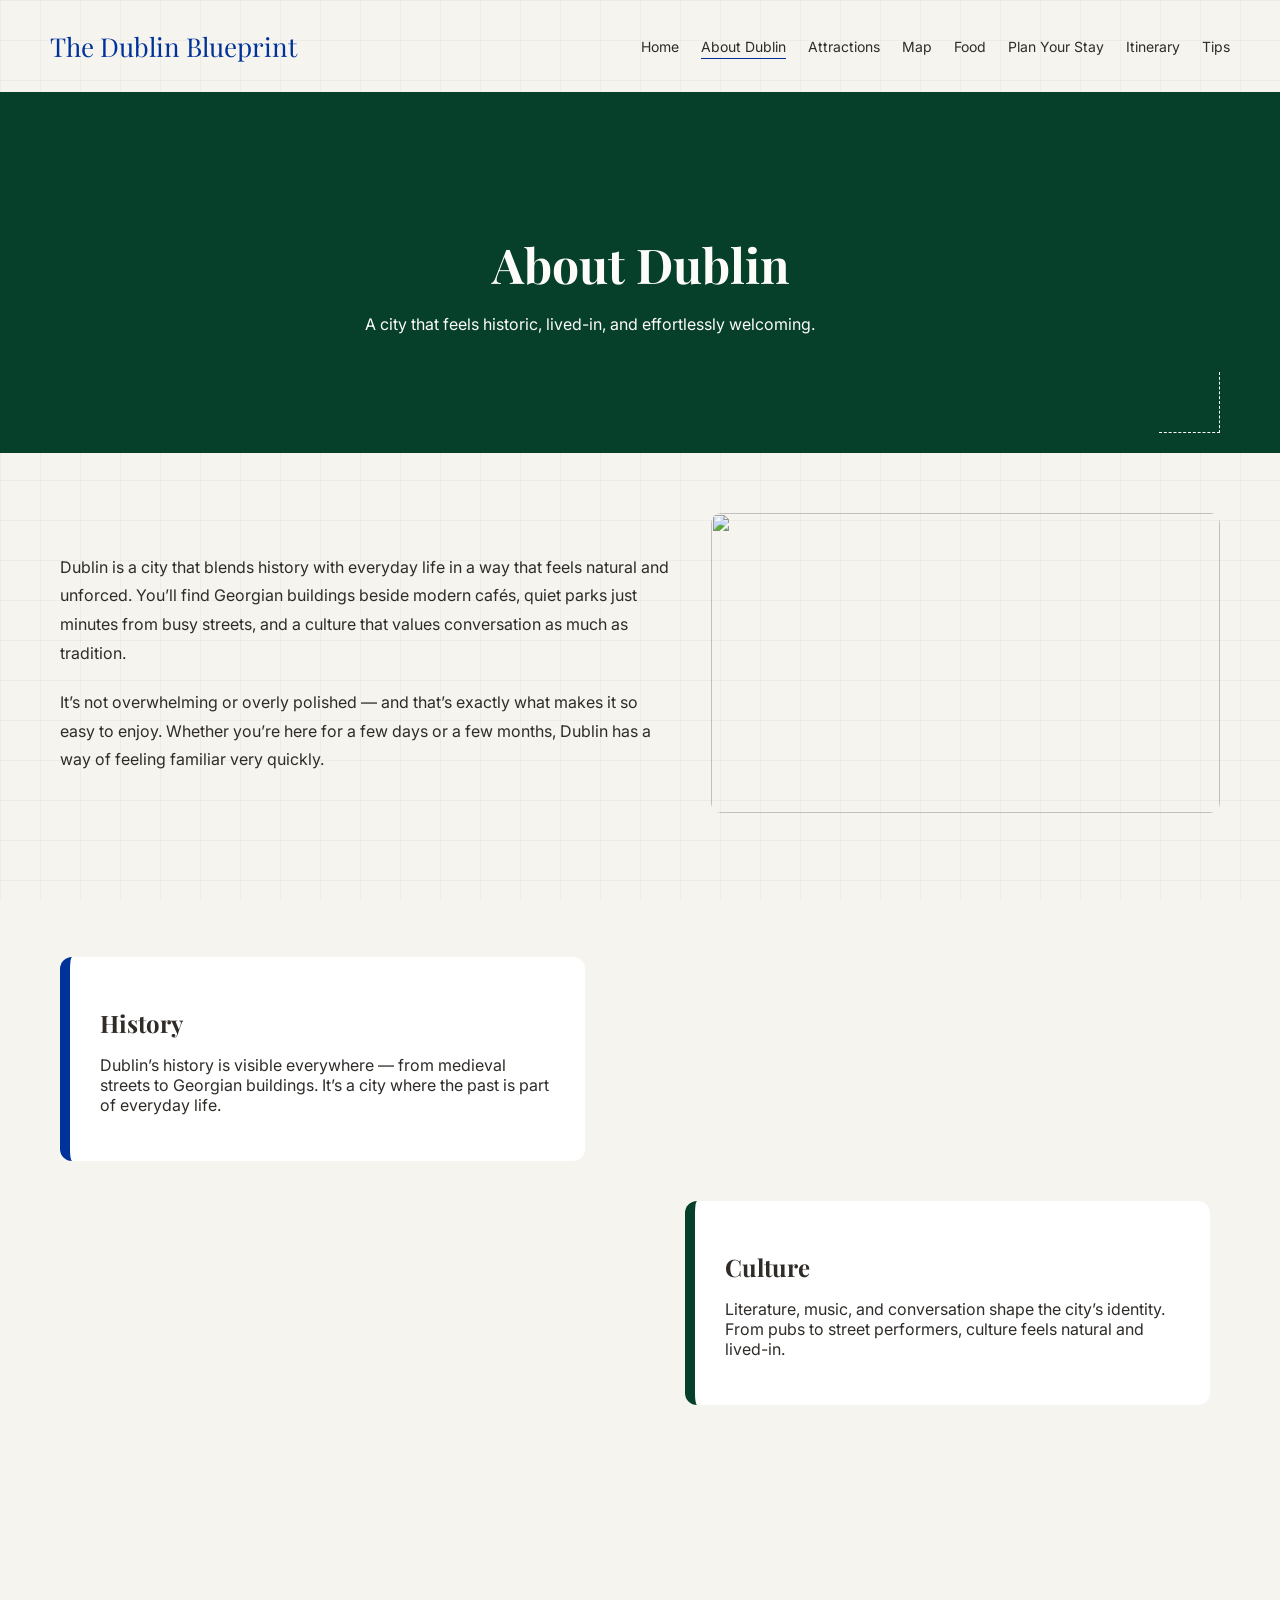
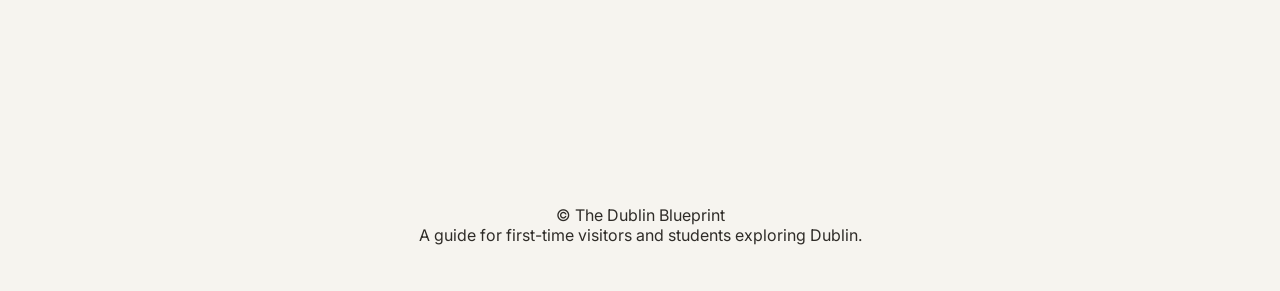
==== about-dublin.html @ 4d08899a "Update about-dublin.html" ====
<!DOCTYPE html>
<html lang="en">
<head>
  <meta charset="UTF-8">
  <meta name="viewport" content="width=device-width, initial-scale=1.0">
  <title>About Dublin | The Dublin Blueprint</title>

  <link href="https://fonts.googleapis.com/css2?family=Playfair+Display:wght@500;600&family=Inter:wght@300;400;500&display=swap" rel="stylesheet">
  <link rel="stylesheet" href="style.css">
</head>

<body>

  <!-- NAVBAR -->
  <nav class="navbar">
    <a href="index.html" class="logo">The Dublin Blueprint</a>

    <ul class="nav-links">
      <li><a href="index.html">Home</a></li>
      <li><a href="about-dublin.html" class="active">About Dublin</a></li>
      <li><a href="attractions.html">Attractions</a></li>
      <li><a href="map.html">Map</a></li>
      <li><a href="food.html">Food</a></li>
      <li><a href="plan.html">Plan Your Stay</a></li>
      <li><a href="itinerary.html">Itinerary</a></li>
      <li><a href="tips.html">Tips</a></li>
    </ul>
  </nav>

  <!-- HEADER -->
<section class="about-hero">

  <div class="about-hero-content">
    <h1>About Dublin</h1>
    <p>A city that feels historic, lived-in, and effortlessly welcoming.</p>
  </div>

</section>

  <!-- INTRO TEXT -->
  <section class="about-section">

    <div class="about-text">
      <p>
        Dublin is a city that blends history with everyday life in a way that feels natural and unforced.
        You’ll find Georgian buildings beside modern cafés, quiet parks just minutes from busy streets,
        and a culture that values conversation as much as tradition.
      </p>

      <p>
        It’s not overwhelming or overly polished — and that’s exactly what makes it so easy to enjoy.
        Whether you’re here for a few days or a few months, Dublin has a way of feeling familiar very quickly.
      </p>
    </div>

    <div class="about-image">
      <img src="https://images.pexels.com/photos/33770011/pexels-photo-33770011.jpeg" alt="">
    </div>

  </section>



  <!-- HISTORY / CULTURE SPLIT -->
<section class="about-cascade">

  <div class="about-item navy">
    <h2>History</h2>
    <p>
      Dublin’s history is visible everywhere — from medieval streets to Georgian buildings.
      It’s a city where the past is part of everyday life.
    </p>
  </div>

  <div class="about-item green offset">
    <h2>Culture</h2>
    <p>
      Literature, music, and conversation shape the city’s identity.
      From pubs to street performers, culture feels natural and lived-in.
    </p>
  </div>

  <div class="about-item burgundy">
    <h2>Atmosphere</h2>
    <p>
      Dublin is relaxed and welcoming. It’s easy to explore and even easier to enjoy.
    </p>
  </div>

</section>

  <footer>
    <p>© The Dublin Blueprint <br> A guide for first-time visitors and students exploring Dublin. </p>
  </footer>

</body>
</html>
---- style.css ----
/* RESET */
body {
  margin: 0;
  font-family: 'Inter', sans-serif;
  background-color: #f6f4ef;
  color: #2f2c28;
}

a {
  color: #2f2c28;
}

/* COLORS */
:root {
  --blue: #003399;
  --green: #06402b;
  --burgundy: #8d021f;
}

/* BLUEPRINT GRID */
body::before {
  content: "";
  position: fixed;
  inset: 0;
  background-image:
    linear-gradient(rgba(0,0,0,0.03) 1px, transparent 1px),
    linear-gradient(90deg, rgba(0,0,0,0.03) 1px, transparent 1px);
  background-size: 40px 40px;
  pointer-events: none;
}

/* NAVBAR */
.navbar {
  display: flex;
  justify-content: space-between;
  align-items: center;
  padding: 20px 50px;
}

.logo {
  font-family: 'Playfair Display', serif;
  font-size: 26px;
  color: var(--blue);
  text-decoration: none;
  white-space: nowrap;
}

/* NAV LINKS */
.nav-links {
  display: flex;
  gap: 22px;
  list-style: none;
  white-space: nowrap;
}

.nav-links a {
  text-decoration: none;
  font-size: 14px;
  position: relative;
  padding-bottom: 4px;
}

.nav-links a::after {
  content: "";
  position: absolute;
  left: 0;
  bottom: 0;
  width: 0;
  height: 1px;
  background-color: var(--blue);
  transition: width 0.3s ease;
}

.nav-links a:hover::after {
  width: 100%;
}

.nav-links a.active::after {
  width: 100%;
}

/* HERO */
.hero {
  height: 75vh;
  background: url("https://images.pexels.com/photos/32234671/pexels-photo-32234671.jpeg") center/cover no-repeat;
  position: relative;
  display: flex;
  align-items: center;
  padding-left: 60px;
  color: #fdfcf9;
  text-shadow: 0 2px 12px rgba(0,0,0,0.4);
  margin-bottom: 40px;
}

.hero-content {
  position: relative;
  z-index: 2;
  color: #fdfcf9;
}

.hero::before {
  content: "";
  position: absolute;
  inset: 0;

  background: linear-gradient(
    to right,
    rgba(0, 0, 0, 0.45),
    rgba(0, 0, 0, 0.15),
    rgba(0, 0, 0, 0)
  );
}

.hero h1 {
  font-family: 'Playfair Display', serif;
  font-size: 48px;
}

.hero p {
  color: #fdfcf9;
}

/* SPLIT INTRO FULL HEIGHT */
.intro-split {
  display: grid;
  grid-template-columns: 1fr 1fr;
  min-height: 70vh;
  margin-top: 80px;
  margin-bottom: 80px;
}

/* LEFT TEXT */
.intro-text {
  padding: 100px 80px 100px 60px; 
  display: flex;
  flex-direction: column;
  justify-content: center;
  max-width: 500px; 
}

/* RIGHT BLOCK (FULL HEIGHT) */
.intro-visual {
  background-color: var(--burgundy);
  position: relative;
}

/* BIG IMAGE OVERLAY */
.intro-visual img {
  position: absolute;
  top: 50%;
  left: -60px; 
  transform: translateY(-50%) rotate(-1deg);
  
  width: 500px;
  height: 320px;
  object-fit: cover;

  border-radius: 8px;
  box-shadow: 0 20px 40px rgba(0,0,0,0.2);
}

.intro-visual::before {
  content: "";
  position: absolute;
  top: 20px;
  left: 20px;
  width: 60px;
  height: 60px;
  border-top: 1px dashed #fdfcf9;
  border-left: 1px dashed #fdfcf9;
}

.intro-visual::after {
  content: "";
  position: absolute;
  bottom: 20px;
  right: 20px;
  width: 60px;
  height: 60px;
  border-bottom: 1px dashed #fdfcf9;
  border-right: 1px dashed #fdfcf9;
}

/* CARDS */
.features {
  display: flex;
  gap: 25px;
  margin-top: 40px;
  justify-content: center;
  align-items: stretch;
}

.card {
  background: white;
  padding: 25px;
  border-radius: 10px;
  flex: 1;
  position: relative;
}

/* COLOUR ACCENTS */
.card.navy { border-top: 10px solid var(--blue); }
.card.green { border-top: 10px solid var(--green); }
.card.burgundy { border-top: 10px solid var(--burgundy); }

.card h3 {
  font-family: 'Playfair Display', serif;
}

.card a {
  text-decoration: none;
  font-size: 14px;
}

.card:hover {
  transform: translateY(-4px);
  transition: 0.2s ease;
}

/* MAP */
.map-link {
  text-align: center;
  position: relative;
}

.map-button {
  display: inline-block;
  margin-top: 15px;
  padding: 10px 18px;
  border: 1px solid var(--blue);
  border-radius: 20px;
  text-decoration: none;
}

.map-link::after {
  content: "";
  position: absolute;
  right: 60px;
  bottom: -20px;
  width: 60px;
  height: 60px;
  border-bottom: 1px dashed var(--blue);
  border-right: 1px dashed var(--blue);
}


/* FOOTER */
footer {
  text-align: center;
  padding: 30px;
  margin-top: 50px;
}

/* PAGE HEADER */
.page-header {
  text-align: center;
}

.page-header h1 {
  font-family: 'Playfair Display', serif;
  font-size: 42px;
}

.page-header p {
  margin-top: 10px;
  color: #6b665f;
}

/* ATTRACTIONS */
.attractions-list {
  display: flex;
  flex-direction: column;
  gap: 60px;
  padding: 40px 60px;
}

.attraction {
  margin-top: 30px;
  display: grid;
  grid-template-columns: 1fr 1fr;
  gap: 40px;
  align-items: center;
}

.attractions-highlight {
  background-color: var(--blue);
  color: #fdfcf9;
  padding: 100px 60px;
  text-align: center;
  position: relative;
}

.attractions-highlight h4 {
  font-family: 'Playfair Display', serif;
  max-width: 600px;
  margin: 0 auto;
}

.attractions-highlight::after {
  content: "";
  position: absolute;
  bottom: 20px;
  right: 60px;
  width: 60px;
  height: 60px;
  border-bottom: 1px dashed #fdfcf9;
  border-right: 1px dashed #fdfcf9;
}

.attraction img {
  width: 100%;
  height: 300px;
  object-fit: cover;
  border-radius: 10px;
  transition: transform 0.3s ease;
}

.attraction img:hover {
  transform: scale(1.03);
}

.attraction.reverse {
  direction: rtl;
}

.attraction.reverse .text {
  direction: ltr;
}

/* TEXT */
.attraction .text h2 {
  font-family: 'Playfair Display', serif;
  margin-bottom: 10px;
}

/* HIDDEN GEMS */
.hidden-gems {
  padding: 80px 60px;
}

.hidden-gems h2 {
  font-family: 'Playfair Display', serif;
  margin-bottom: 30px;
}

/* ABOUT PAGE */
.about-section {
  display: grid;
  grid-template-columns: 1.2fr 1fr;
  gap: 40px;
  padding: 60px;
  align-items: center;
}

.about-hero {
  background-color: var(--green);
  padding: 100px 60px;
  color: #fdfcf9; /* cream text */
  position: relative;
}

.about-hero h1 {
  font-family: 'Playfair Display', serif;
  font-size: 48px;
  margin-bottom: 10px;
}

.about-hero p {
  max-width: 600px;
  line-height: 1.6;
}

.about-hero-content {
  text-align: center;
  max-width: 700px;
  margin: 0 auto;
}

.about-hero::after {
  content: "";
  position: absolute;
  bottom: 20px;
  right: 60px;
  width: 60px;
  height: 60px;
  border-bottom: 1px dashed #fdfcf9;
  border-right: 1px dashed #fdfcf9;
}

.about-text p {
  margin-bottom: 20px;
  line-height: 1.8;
}

.about-image img {
  width: 100%;
  height: 300px;
  object-fit: cover;
  border-radius: 10px;
}

/* CASCADE LAYOUT */
.about-cascade {
  display: flex;
  flex-direction: column;
  gap: 40px;
  padding: 80px 60px;
  max-width: 700px;
}

/* ITEMS */
.about-item {
  padding: 30px;
  border-radius: 12px;
  background: white;
  width: 65%;
}

/* OFFSET (this creates cascade effect) */
.about-item:nth-child(2) {
  margin-left: 625px;
}

.about-item:nth-child(3) {
  margin-left: 1250px;
}

/* COLOUR ACCENTS */
.about-item.navy {
  border-left: 10px solid var(--blue);
}

.about-item.green {
  border-left: 10px solid var(--green);
}

.about-item.burgundy {
  border-left: 10px solid var(--burgundy);
}

/* TYPOGRAPHY */
.about-item h2 {
  font-family: 'Playfair Display', serif;
  margin-bottom: 10px;
}

.about-block h2 {
  font-family: 'Playfair Display', serif;
}

/* =========================
   ITINERARY PAGE
========================= */

/* HERO */
.itinerary-hero {
  background-color: var(--burgundy);
  color: #fdfcf9;
  padding: 100px 60px;
  text-align: center;
  position: relative;
}

.itinerary-hero h1 {
  font-family: 'Playfair Display', serif;
  font-size: 48px;
  margin-bottom: 10px;
}

.itinerary-hero p {
  max-width: 800px;
  margin: 0 auto;
  line-height: 1.6;
}

.itinerary-hero::before {
  content: "";
  position: absolute;
  top: 20px;
  left: 60px; /* align with padding */
  width: 60px;
  height: 60px;
  border-top: 1px dashed #fdfcf9;
  border-left: 1px dashed #fdfcf9;
}

/* TIMELINE CONTAINER */
.timeline {
  position: relative;
  padding: 80px 60px 120px 60px; /* add bottom padding */
}

/* VERTICAL LINE */
.timeline::before {
  content: "";
  position: absolute;
  left: 60px;
  top: 0;
  bottom: -200px;
  width: 2px;
  background-color: var(--blue);
}

/* INTRO TEXT */
.itinerary-intro {
  max-width: 700px;
  margin-left: 120px;
  margin-bottom: 60px;
}

.small-note {
  font-size: 14px;
  color: #6b665f;
}

/* DAY BLOCK */
.day {
  margin-left: 120px;
  margin-bottom: 80px;
}

.day h2 {
  font-family: 'Playfair Display', serif;
  margin-bottom: 20px;
}

/* STOPS */
.stop {
  background: white;
  padding: 20px;
  margin-bottom: 20px;
  border-radius: 10px;
  position: relative;
}

/* DOT ON TIMELINE */
.stop::before {
  content: "";
  position: absolute;
  left: -52px;
  top: 50%;
  transform: translateY(-50%); /* THIS centers it */
  width: 12px;
  height: 12px;
  background-color: var(--blue);
  border-radius: 50%;
}

/* STOPS WITH IMAGE */
.stop.with-image {
  display: grid;
  grid-template-columns: 1fr 1fr;
  gap: 30px;
  align-items: center;
}

/* REVERSE IMAGE POSITION */
.stop.with-image.reverse {
  direction: rtl;
}

.stop.with-image.reverse .text {
  direction: ltr;
}

/* IMAGE STYLE */
.stop img {
  width: 100%;
  height: 220px;
  object-fit: cover;
  border-radius: 10px;
}

/* FINAL SECTION */
.final {
  margin-top: 80px;
  margin: auto;
  text-align: center;
  max-width: 1300px;
}

.final h2 {
  font-family: 'Playfair Display', serif;
}
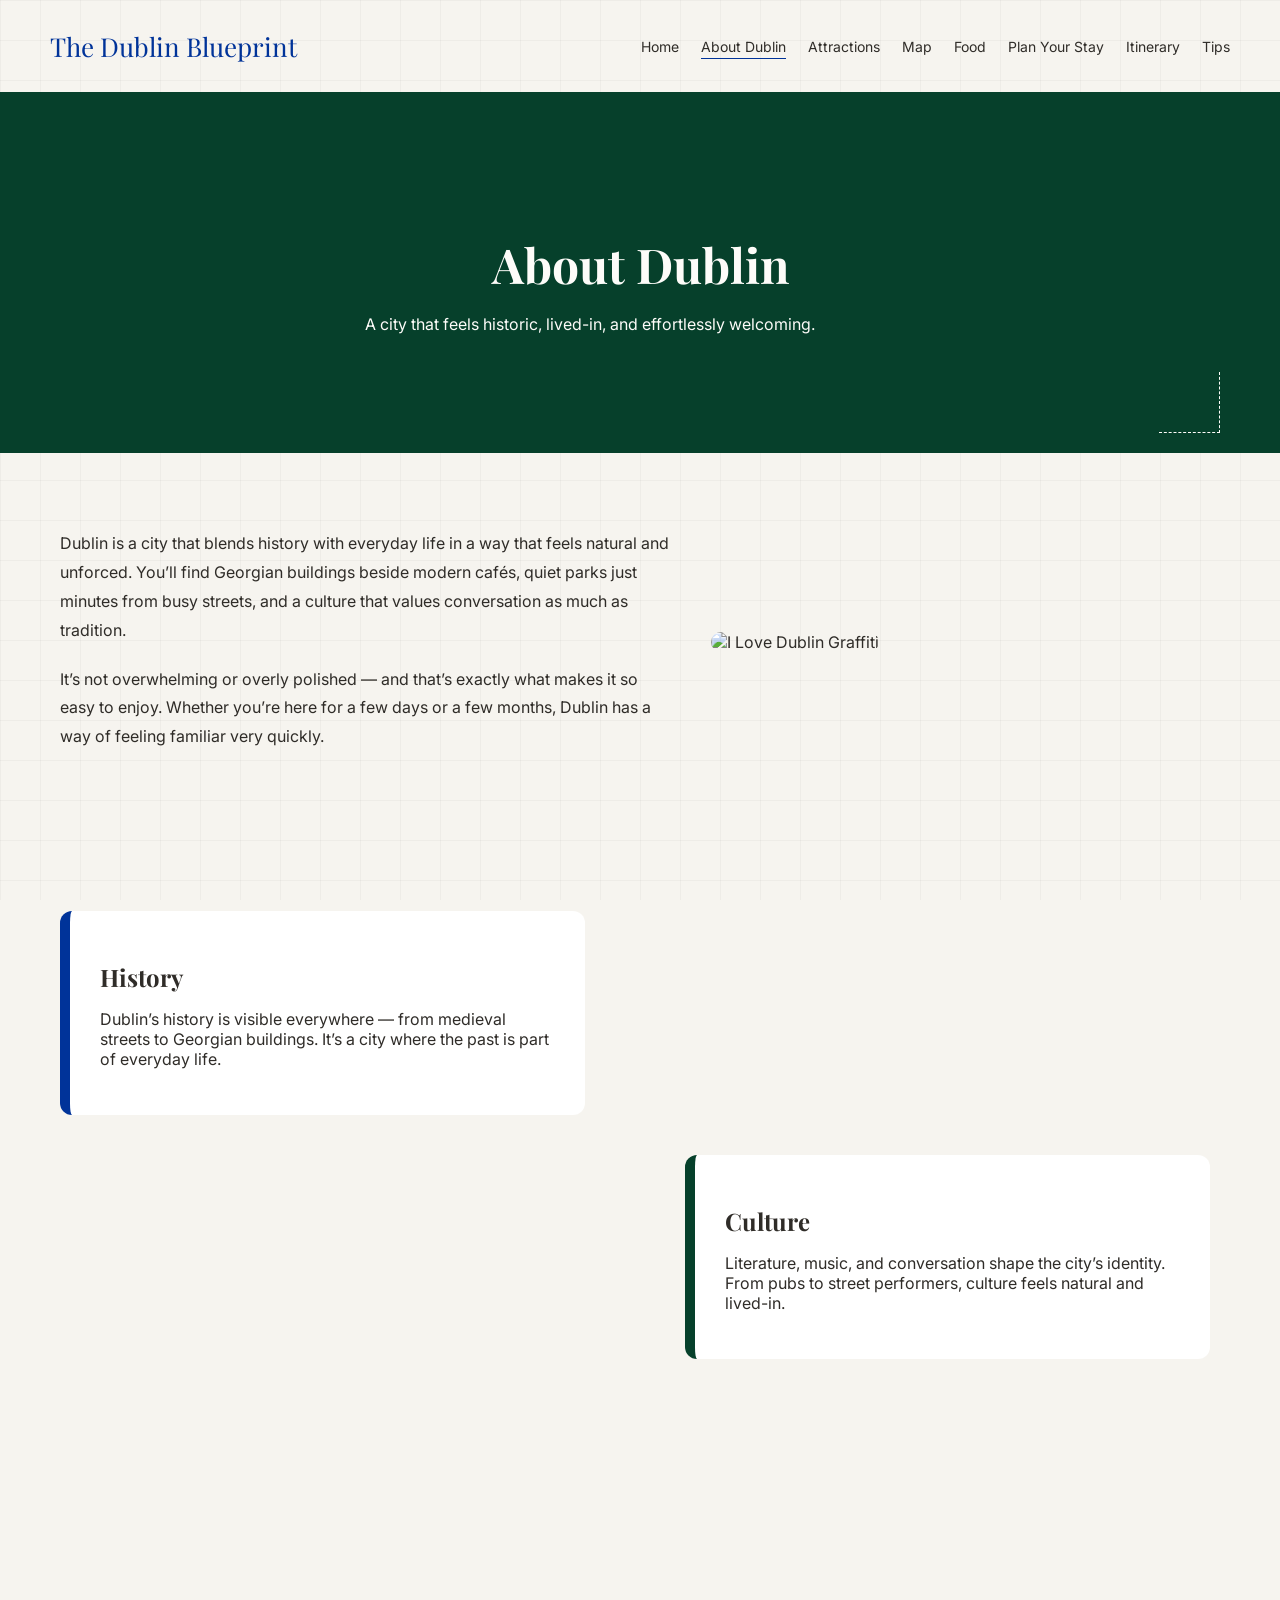
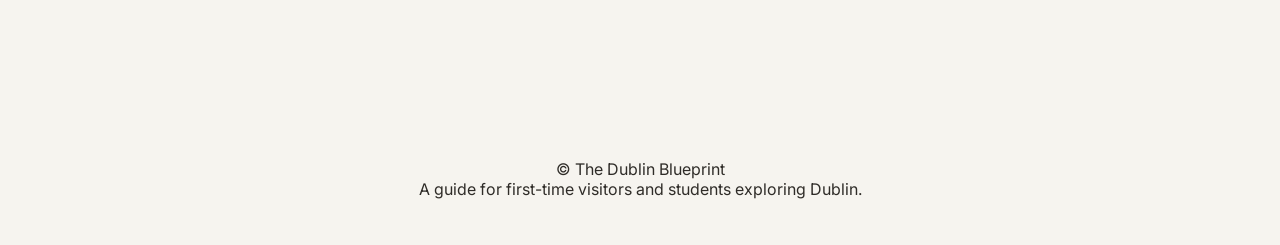
==== commit 38dad446: "Update about-dublin.html" ====
--- a/about-dublin.html
+++ b/about-dublin.html
@@ -54,7 +54,7 @@
     </div>
 
     <div class="about-image">
-      <img src="https://images.pexels.com/photos/33770011/pexels-photo-33770011.jpeg" alt="">
+      <img src="https://images.pexels.com/photos/33770011/pexels-photo-33770011.jpeg" alt="I Love Dublin Graffiti">
     </div>
 
   </section>
--- a/style.css
+++ b/style.css
@@ -190,6 +190,16 @@
   align-items: stretch;
 }
 
+.features a:hover {
+  font-weight: 600;       
+  color: var(--blue);      
+}
+
+.map-link a:hover {
+  font-weight: 600;       
+  color: var(--blue);      
+}
+
 .card {
   background: white;
   padding: 25px;
@@ -582,3 +592,9 @@
 .final h2 {
   font-family: 'Playfair Display', serif;
 }
+
+.timeline a:hover {
+  font-weight: 600;       
+  color: var(--blue);      
+}
+
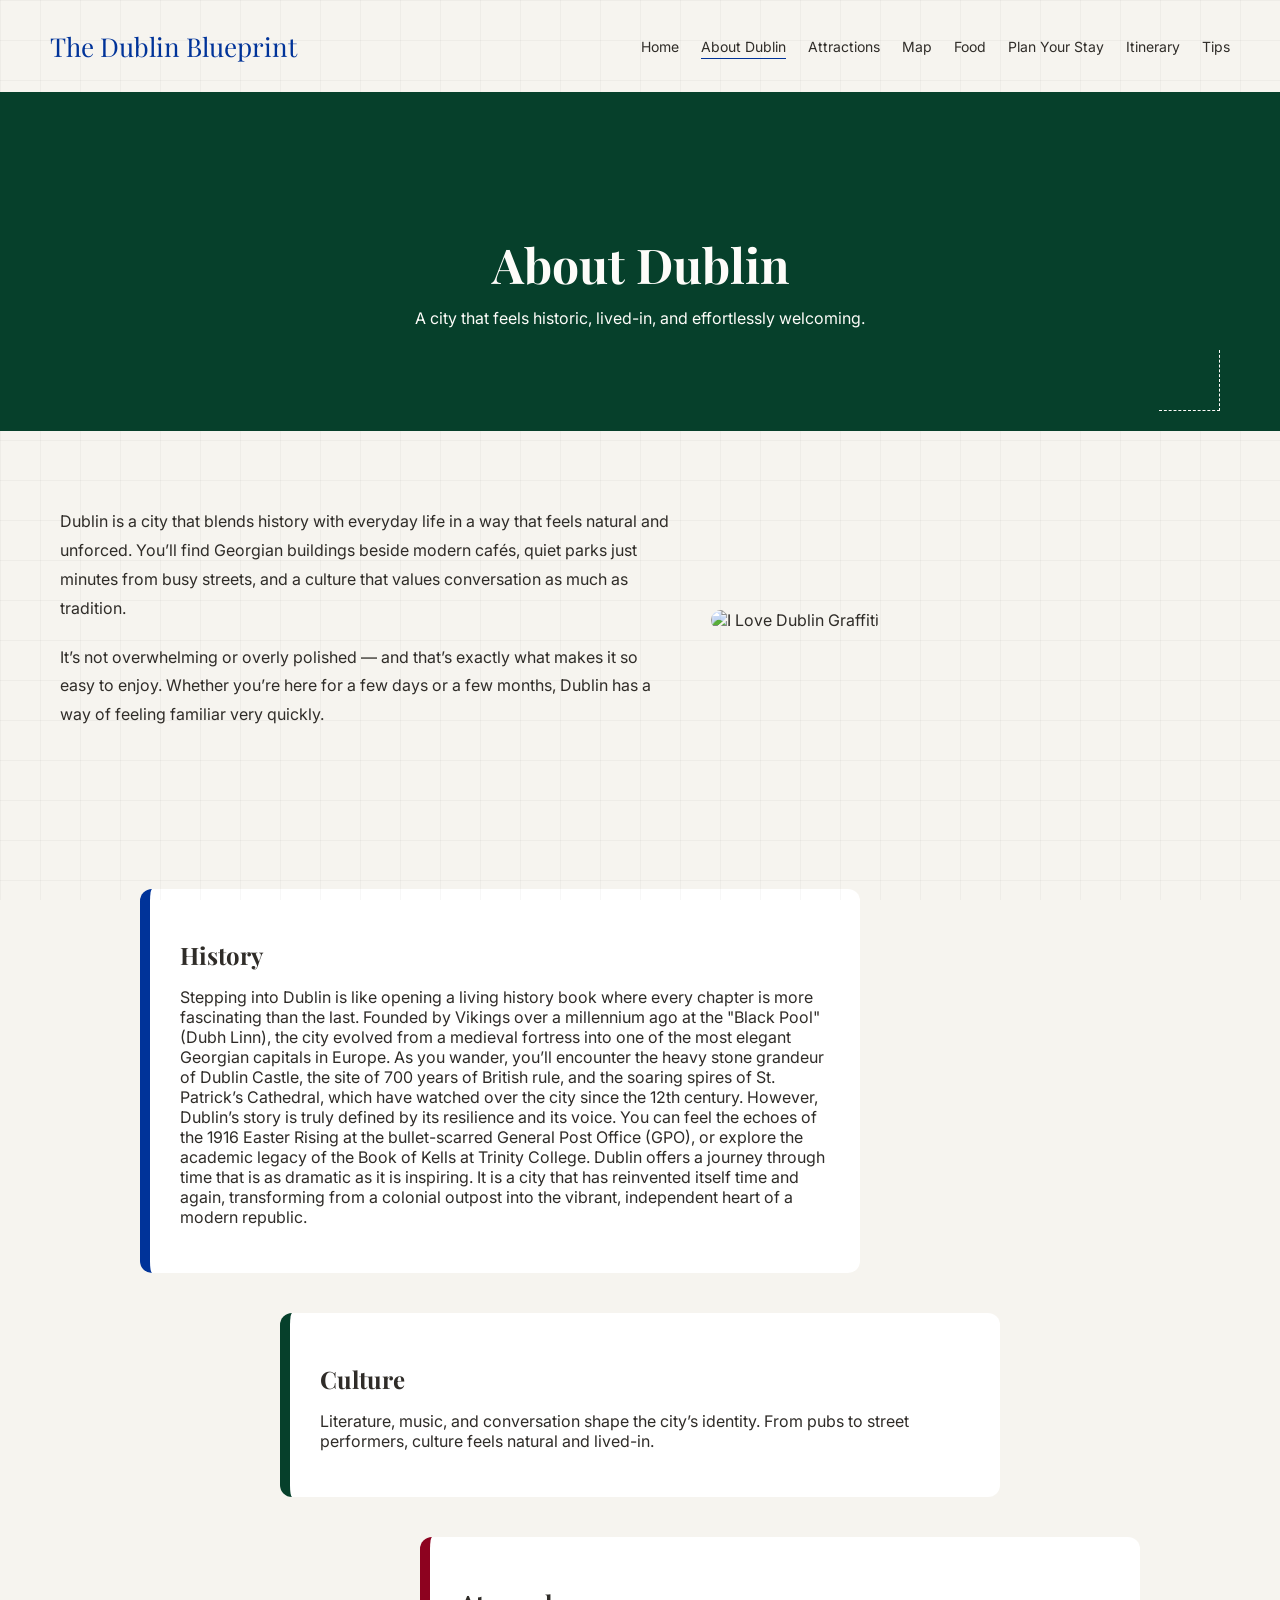
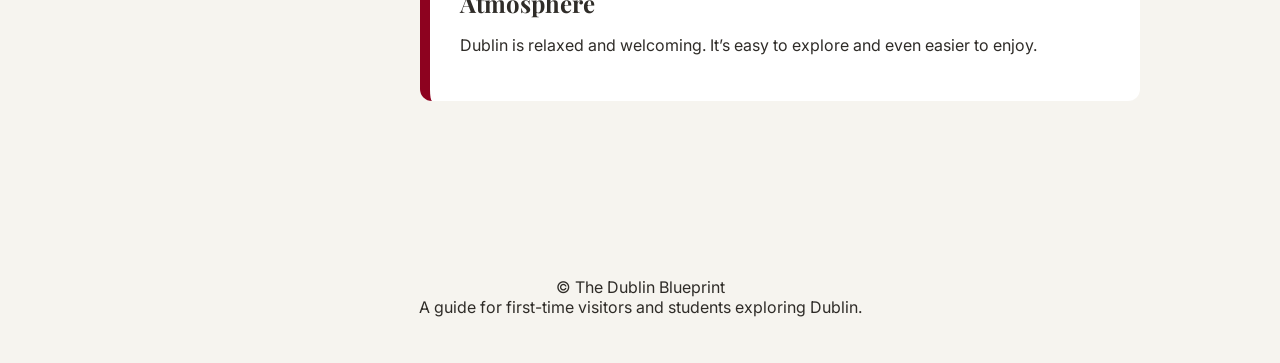
==== commit 1f90d6d4: "Update about-dublin.html" ====
--- a/about-dublin.html
+++ b/about-dublin.html
@@ -67,8 +67,8 @@
   <div class="about-item navy">
     <h2>History</h2>
     <p>
-      Dublin’s history is visible everywhere — from medieval streets to Georgian buildings.
-      It’s a city where the past is part of everyday life.
+      Stepping into Dublin is like opening a living history book where every chapter is more fascinating than the last. Founded by Vikings over a millennium ago at the "Black Pool" (Dubh Linn), the city evolved from a medieval fortress into one of the most elegant Georgian capitals in Europe. As you wander, you’ll encounter the heavy stone grandeur of Dublin Castle, the site of 700 years of British rule, and the soaring spires of St. Patrick’s Cathedral, which have watched over the city since the 12th century.
+However, Dublin’s story is truly defined by its resilience and its voice. You can feel the echoes of the 1916 Easter Rising at the bullet-scarred General Post Office (GPO), or explore the academic legacy of the Book of Kells at Trinity College. Dublin offers a journey through time that is as dramatic as it is inspiring. It is a city that has reinvented itself time and again, transforming from a colonial outpost into the vibrant, independent heart of a modern republic.
     </p>
   </div>
 
--- a/style.css
+++ b/style.css
@@ -268,7 +268,8 @@
 
 .page-header h1 {
   font-family: 'Playfair Display', serif;
-  font-size: 42px;
+  font-size: 48px;
+  margin-bottom: 10px;
 }
 
 .page-header p {
@@ -290,7 +291,15 @@
   grid-template-columns: 1fr 1fr;
   gap: 40px;
   align-items: center;
-}
+	max-width: 1100px;  
+  margin: 0 auto;      
+  border-radius: 12px;
+  overflow: hidden;
+}
+
+.attraction.burgundy { border-top: 10px solid var(--burgundy);}
+.attraction.green { border-top: 10px solid var(--green);}
+.attraction.navy {  border-top: 10px solid var(--blue); }
 
 .attractions-highlight {
   background-color: var(--blue);
@@ -316,15 +325,19 @@
   border-bottom: 1px dashed #fdfcf9;
   border-right: 1px dashed #fdfcf9;
 }
-
-.attraction img {
+.attraction-image {
   width: 100%;
-  height: 300px;
-  object-fit: cover;
+  height: 260px;
+  overflow: hidden;
   border-radius: 10px;
   transition: transform 0.3s ease;
 }
-
+.attraction-image img {
+  width: 100%;
+  height: 100%;
+  object-fit: cover; 
+  display: block;
+}
 .attraction img:hover {
   transform: scale(1.03);
 }
@@ -338,9 +351,64 @@
 }
 
 /* TEXT */
-.attraction .text h2 {
+.attraction .text .h2 {
   font-family: 'Playfair Display', serif;
   margin-bottom: 10px;
+}
+.h2 { 
+	font-family: 'Playfair Display', serif;
+}
+.attractions-nav {
+  display: flex;
+  justify-content: center;
+	align-items: center;
+  gap: 40px;
+  margin: 20px 0 40px 0;
+	text-align: center;
+}
+
+.attractions-nav a {
+  text-decoration: none;
+  font-size: 14px;
+  position: relative;
+  padding-bottom: 6px;
+  color: var(--blue);
+}
+
+/* underline hover (matches navbar style) */
+.attractions-nav a::after {
+  content: "";
+  position: absolute;
+  left: 0;
+  bottom: 0;
+  width: 0;
+  height: 1px;
+  background-color: var(--blue);
+  transition: width 0.3s ease;
+}
+html {
+  scroll-behavior: smooth;
+}
+.attractions-nav a:hover::after {
+  width: 100%;
+}
+.attraction .text p a {
+  color: inherit;
+  text-decoration: none;
+  font-weight: 600;
+}
+
+/* Override ONLY Viator (more specific selector) */
+.attraction .text p a.viator-link {
+  font-weight: normal;
+  text-decoration: underline;
+  font-size: inherit;
+}
+
+/* Hover (applies to all, including Viator) */
+.attraction .text p a:hover {
+  font-weight: 600;
+  color: var(--blue);
 }
 
 /* HIDDEN GEMS */
@@ -351,6 +419,26 @@
 .hidden-gems h2 {
   font-family: 'Playfair Display', serif;
   margin-bottom: 30px;
+}
+.back-to-top {
+  position: fixed;
+  bottom: 30px;
+  right: 30px;
+
+  padding: 10px 14px;
+  font-size: 14px;
+
+  background-color: var(--blue);
+  color: #fdfcf9;
+
+  border-radius: 20px;
+  text-decoration: none;
+
+  transition: 0.3s ease;
+}
+
+.back-to-top:hover {
+  transform: translateY(-3px);
 }
 
 /* ABOUT PAGE */
@@ -378,6 +466,7 @@
 .about-hero p {
   max-width: 600px;
   line-height: 1.6;
+  margin: 0 auto;
 }
 
 .about-hero-content {
@@ -415,7 +504,8 @@
   flex-direction: column;
   gap: 40px;
   padding: 80px 60px;
-  max-width: 700px;
+  max-width: 1000px;
+  margin: 0 auto; /* center whole section */
 }
 
 /* ITEMS */
@@ -426,13 +516,19 @@
   width: 65%;
 }
 
-/* OFFSET (this creates cascade effect) */
+/* LEFT */
+.about-item:nth-child(1) {
+  align-self: flex-start;
+}
+
+/* CENTRE */
 .about-item:nth-child(2) {
-  margin-left: 625px;
-}
-
+  align-self: center;
+}
+
+/* RIGHT */
 .about-item:nth-child(3) {
-  margin-left: 1250px;
+  align-self: flex-end;
 }
 
 /* COLOUR ACCENTS */
@@ -598,3 +694,709 @@
   color: var(--blue);      
 }
 
+/* =========================
+   MOBILE RESPONSIVE
+========================= */
+
+@media (max-width: 768px) {
+
+/* NAVBAR MOBILE */
+.navbar {
+  flex-direction: column;
+  align-items: center;   /* centers everything */
+  text-align: center;
+  gap: 10px;
+}
+
+.logo {
+  text-align: center;
+}
+
+.nav-links {
+  justify-content: center;
+  flex-wrap: wrap;
+  gap: 12px;
+  padding: 0;
+}
+
+  /* HERO */
+  .hero {
+    height: auto;
+    padding: 60px 20px;
+  }
+
+  .hero h1 {
+    font-size: 32px;
+  }
+
+  /* INTRO SPLIT → STACK */
+  .intro-split {
+    grid-template-columns: 1fr;
+  }
+
+  .intro-text {
+    padding: 40px 20px;
+  }
+
+  .intro-visual img {
+    position: static;
+    transform: none;
+    width: 100%;
+    height: auto;
+  }
+
+  /* CARDS STACK */
+  .features {
+    flex-direction: column;
+  }
+
+  /* ATTRACTIONS */
+  .attraction {
+    grid-template-columns: 1fr;
+  }
+
+  /* ABOUT */
+  .about-section {
+    grid-template-columns: 1fr;
+  }
+
+  .about-cascade {
+    padding: 40px 20px;
+  }
+
+  .about-item {
+    width: 100%;
+	align-self: center;
+	margin: 0 auto;
+	padding: 18px;
+	max-width: 500px;
+	box-sizing: border-box;
+  }
+
+   .about-image img {
+    position: static;
+    transform: none;
+    width: 100%;
+    height: auto;
+  }
+  
+  html, body {
+  overflow-x: hidden;
+}
+
+  /* TIMELINE */
+  .timeline {
+    padding: 40px 20px;
+  }
+
+  .day {
+    margin-left: 40px;
+  }
+
+  .timeline::before {
+    left: 20px;
+  }
+
+  .stop::before {
+    left: -30px;
+  }
+
+  .stop.with-image {
+    grid-template-columns: 1fr;
+  }
+
+  /* FINAL TEXT */
+  .final {
+    max-width: 100%;
+    padding: 0 20px;
+  }
+
+img {
+  max-width: 100%;
+}
+
+}
+
+/* MAP PAGE LAYOUT */
+
+.map-page {
+    max-width: 1400px;
+    margin: 0 auto;
+    padding: 40px 20px;
+}
+
+/* FILTER BAR (TOP) */
+.filter-bar {
+    display: flex;
+    justify-content: center;  
+	padding: 10px 0;
+    align-items: center;
+    gap: 10px;
+    margin-bottom: 25px;
+    flex-wrap: wrap;
+    text-align: center;
+}
+
+.filter-bar button {
+    padding: 8px 14px;
+    border: 1px solid var(--blue);
+    background: white;
+    border-radius: 20px;
+    cursor: pointer;
+    font-size: 14px;
+    transition: 0.2s ease;
+}
+
+.filter-bar button:hover {
+    background: var(--blue);
+    color: white;
+}
+
+.filter-bar button.active {
+    background: var(--blue);
+    color: white;
+}
+
+   /* 3-COLUMN MAP LAYOUT */
+.map-layout {
+    display: grid;
+    grid-template-columns: 1.2fr 2.6fr 1.2fr;
+    gap: 40px;
+    align-items: stretch;
+}
+
+/* LEFT INFO PANEL */
+.map-info h2 {
+    font-family: 'Playfair Display', serif;
+    margin-bottom: 15px;
+}
+
+.map-info p {
+    line-height: 1.6;
+    margin-bottom: 20px;
+}
+
+/* MAP CONTAINER */
+#map {
+    height: 550px;
+    width: 100%;
+    border-radius: 10px;
+}
+
+/* SIDEBAR (RIGHT) */
+.sidebar {
+    background: var(--green);
+	color: #fdfcf9;
+    padding: 20px;
+    border-radius: 0; /* makes it feel like a full panel */
+    height: 550px;
+	box-sizing: border-box;
+    overflow-y: auto;
+    box-shadow: 0 4px 12px rgba(0,0,0,0.08);
+}
+
+.sidebar h2 {
+    font-family: 'Playfair Display', serif;
+	color: #fdfcf9;
+    margin-bottom: 15px;
+}
+
+.location-item {
+    padding: 12px 10px;
+    border-bottom: 1px solid #ddd;
+    cursor: pointer;
+    transition: background 0.2s ease;
+	color: #fdfcf9;
+}
+
+.location-item:hover {
+    background: rgba(255,255,255,0.1);
+}
+
+.location-item.active {
+    background: rgba(255,255,255,0.2);
+    border-left: 4px solid #fdfcf9;
+}
+
+/* MOBILE RESPONSIVE */
+@media (max-width: 900px) {
+
+  .map-page {
+    padding: 20px;
+  }
+
+  .map-layout {
+    grid-template-columns: 1fr;
+    gap: 25px;
+  }
+
+  .map-info {
+    text-align: center;
+  }
+
+  #map {
+    height: 400px;
+    border-radius: 10px;
+  }
+
+  .sidebar {
+    height: auto;
+    padding: 20px;
+  }
+
+}
+/* PLAN YOUR STAY PAGE */
+
+html, body {
+  height: 100%;
+}
+
+.plan-layout {
+  display: grid;
+  grid-template-columns: 32% 68%;
+  gap: 0;
+  align-items: stretch;
+}
+
+.plan-nav {
+  background-color: var(--green);
+  padding: 60px 40px;
+  box-sizing: border-box;
+
+  display: flex;
+  flex-direction: column;
+
+  /* THIS makes it full height */
+  min-height: 100%;
+  margin-bottom: -200px;
+}
+
+/* THIS is the sticky part */
+.plan-nav-inner {
+  position: sticky;
+  top: 80px; /* below navbar */
+
+  display: flex;
+  flex-direction: column;
+  justify-content: flex-start;
+}
+
+.plan-nav ul {
+  list-style: none;
+  padding: 0;
+  margin: 0;
+
+  display: flex;
+  flex-direction: column;
+  gap: 20px;
+}
+
+.plan-nav li {
+  text-align: center;
+}
+
+.plan-nav li {
+  border-bottom: 1px solid rgba(255,255,255,0.15);
+  padding-bottom: 10px;
+}
+
+.plan-nav a {
+  text-decoration: none;
+  font-size: 16px;
+  color: white;
+
+  display: inline-block;
+  padding: 10px 0;
+
+  opacity: 0.85;
+  transition: 0.2s ease;
+}
+
+.plan-nav a:hover {
+  opacity: 1;
+  transform: translateX(3px);
+}
+
+.plan-nav a.active {
+  color: var(--blue);
+  font-weight: 600;
+}
+
+.plan-main {
+  padding: 60px 80px 80px 80px;
+  box-sizing: border-box;
+}
+
+.plan-page-header {
+  text-align: center;
+  max-width: 700px;
+  margin: 0 auto 60px auto;
+}
+
+.plan-page-header h1 {
+  font-family: 'Playfair Display', serif;
+  font-size: 48px;
+  margin: 0 0 10px 0;
+}
+
+.plan-page-header p {
+  margin: 0 auto;
+  max-width: 600px;
+  color: #6b665f;
+  line-height: 1.6;
+}
+
+.plan-content {
+  max-width: 900px;
+  margin: 0 auto;
+}
+
+.plan-section {
+  margin-bottom: 80px;
+}
+
+.plan-section h2 {
+  font-family: 'Playfair Display', serif;
+  font-size: 32px;
+  margin-bottom: 15px;
+}
+
+.plan-section p {
+  line-height: 1.7;
+  margin-bottom: 15px;
+}
+
+/* SUBHEADINGS */
+.plan-section h3 {
+  margin-top: 30px;
+  margin-bottom: 10px;
+}
+
+/* IMAGE BLOCKS */
+.plan-images {
+  display: grid;
+  grid-template-columns: 1fr 1fr;
+  gap: 20px;
+  margin: 25px 0;
+}
+
+.plan-images img {
+  width: 100%;
+  height: 200px;
+  object-fit: cover;
+  border-radius: 10px;
+}
+
+/* SINGLE IMAGE */
+.plan-image-large img {
+  width: 100%;
+  height: 260px;
+  object-fit: cover;
+  border-radius: 10px;
+  margin: 20px 0;
+}
+
+/* LISTS */
+.plan-section ul {
+  margin: 10px 0 20px 20px;
+}
+
+.plan-section li {
+  margin-bottom: 8px;
+}
+
+/* LINKS */
+.plan-section a {
+  color: var(--blue);
+  text-decoration: none;
+}
+
+.plan-section a:hover {
+  text-decoration: underline;
+}
+
+@media (max-width: 768px) {
+
+  /* RESET EVERYTHING FIRST */
+  .plan-layout {
+    display: block;
+  }
+
+  .plan-nav {
+    position: relative !important;
+    top: auto !important;
+    min-height: auto !important;
+    height: auto !important;
+    margin: 0 !important;
+    padding: 20px;
+  }
+
+  .plan-nav-inner {
+    position: static !important;
+  }
+
+  /* TURN SIDEBAR INTO TOP NAV */
+  .plan-nav ul {
+    display: flex;
+    flex-direction: row;
+    justify-content: center;
+    flex-wrap: wrap;
+    gap: 10px;
+  }
+
+  .plan-nav li {
+    border: none;
+    padding: 0;
+  }
+
+  .plan-nav a {
+    border: 1px solid white;
+    border-radius: 20px;
+    padding: 6px 12px;
+    font-size: 14px;
+  }
+
+  /* FIX HEADER (THIS IS THE MAIN ISSUE) */
+  .plan-main {
+    padding: 20px;
+  }
+
+  .plan-page-header {
+    margin-top: 20px; /* pushes it below nav */
+    margin-bottom: 30px;
+  }
+
+  .plan-page-header h1 {
+    font-size: 32px;
+  }
+  
+  .plan-section h2 {
+  font-family: 'Playfair Display', serif;
+  font-size: 28px;   /* slightly smaller than 48px title */
+  margin-bottom: 15px;
+  text-align: center;
+}
+
+.plan-section {
+  max-width: 700px;
+  margin: 0 auto 80px auto;
+  text-align: center;
+}
+
+  .plan-page-header p {
+    font-size: 15px;
+  }
+
+  /* IMAGES STACK */
+  .plan-images {
+    grid-template-columns: 1fr;
+  }
+
+  .plan-image-large img {
+    height: auto;
+  }
+  
+  .plan-content {
+  max-width: 700px;   /* smaller = more centered feel */
+  margin: 0 auto;
+  text-align: center; /* centers all text */
+}
+
+.plan-images img,
+.plan-image-large img {
+  float: none;
+  display: block;
+  margin: 0 auto;
+}
+
+.plan-image-large {
+  display: flex;
+  justify-content: center;
+}
+
+.plan-image-large img {
+  width: 100%;
+  max-width: 500px;
+  height: 260px;
+  object-fit: cover;
+  border-radius: 10px;
+}
+
+}
+/* TIPS BOX */
+.tips-box {
+  background: white;
+  padding: 25px;
+  border-left: 6px solid var(--blue);
+  border-radius: 8px;
+  margin-top: 30px;
+}
+
+/* TIPS PAGE */
+.tips-page {
+    padding: 60px;
+    max-width: 900px;
+    margin: auto;
+}
+
+/* EXPANDABLE SECTIONS */
+.tip-block {
+    margin-bottom: 25px;
+    border-radius: 8px;
+    overflow: hidden;
+    border: 1px solid #ddd;
+}
+
+.tip-toggle {
+    width: 100%;
+    text-align: left;
+    padding: 15px;
+    background: #f7f7f7;
+    border: none;
+    font-size: 18px;
+    font-family: 'Playfair Display', serif;
+    cursor: pointer;
+    transition: background 0.2s ease;
+}
+
+.tip-toggle:hover {
+    background: #e9e9e9;
+}
+
+.tip-content {
+    display: none;
+    padding: 15px 20px;
+    background: white;
+}
+
+.tip-content ul {
+    list-style: none;
+    padding: 0;
+}
+
+.tip-content li {
+    margin-bottom: 10px;
+    line-height: 1.6;
+}
+
+.tips-color-block {
+  background-color: var(--blue);
+  padding: 100px 60px;
+  color: #fdfcf9; /* cream text */
+  position: relative;
+}
+
+.tips-color-block h1 {
+  font-family: 'Playfair Display', serif;
+  font-size: 48px;
+  margin-bottom: 10px;
+}
+
+.tips-color-block p {
+  max-width: 600px;
+  line-height: 1.6;
+ margin: 0 auto;
+}
+
+.tips-color-block-content {
+  text-align: center;
+  max-width: 700px;
+  margin: 0 auto;
+}
+
+.tips-color-block::after {
+  content: "";
+  position: absolute;
+  bottom: 20px;
+  right: 60px;
+  width: 60px;
+  height: 60px;
+  border-bottom: 1px dashed #fdfcf9;
+  border-right: 1px dashed #fdfcf9;
+}
+
+
+/* DO & DON'T GRID */
+.do-dont-grid {
+    display: grid;
+    grid-template-columns: 1fr 1fr;
+    gap: 30px;
+    padding: 10px 0;
+}
+
+.do-dont-grid h3 {
+    font-family: 'Playfair Display', serif;
+    margin-bottom: 10px;
+    font-size: 20px;
+}
+
+.do-dont-grid ul {
+    list-style: none;
+    padding: 0;
+}
+
+.do-dont-grid li {
+    margin-bottom: 8px;
+    line-height: 1.6;
+}
+
+/* Mobile */
+@media (max-width: 700px) {
+    .do-dont-grid {
+        grid-template-columns: 1fr;
+    }
+}
+
+/*FOOD PAGE*/
+/* NAV LINKS */
+.nav-links {
+  display: flex;
+  gap: 22px;
+  list-style: none;
+  white-space: nowrap;
+}
+
+.nav-links a {
+  text-decoration: none;
+  font-size: 14px;
+  position: relative;
+  padding-bottom: 4px;
+}
+
+.nav-links a::after {
+  content: "";
+  position: absolute;
+  left: 0;
+  bottom: 0;
+  width: 0;
+  height: 1px;
+  background-color: var(--blue);
+  transition: width 0.3s ease;
+}
+
+.nav-links a:hover::after {
+  width: 100%;
+}
+
+.nav-links a.active::after {
+  width: 100%;
+}
+
+.grid {
+  display: flex;
+  flex-wrap: wrap;
+  gap: 20px; /* Space between the cards */
+  justify-content: center;
+}
+
+
+/* =========================
+   FOOD PAGE
+========================= */
+.grid .card {
+  flex: 1;
+  min-width: 300px; /* Adjust based on your design */
+  max-width: 45%; /* Ensures only two fit side-by-side */
+  box-sizing: border-box;
+}
+
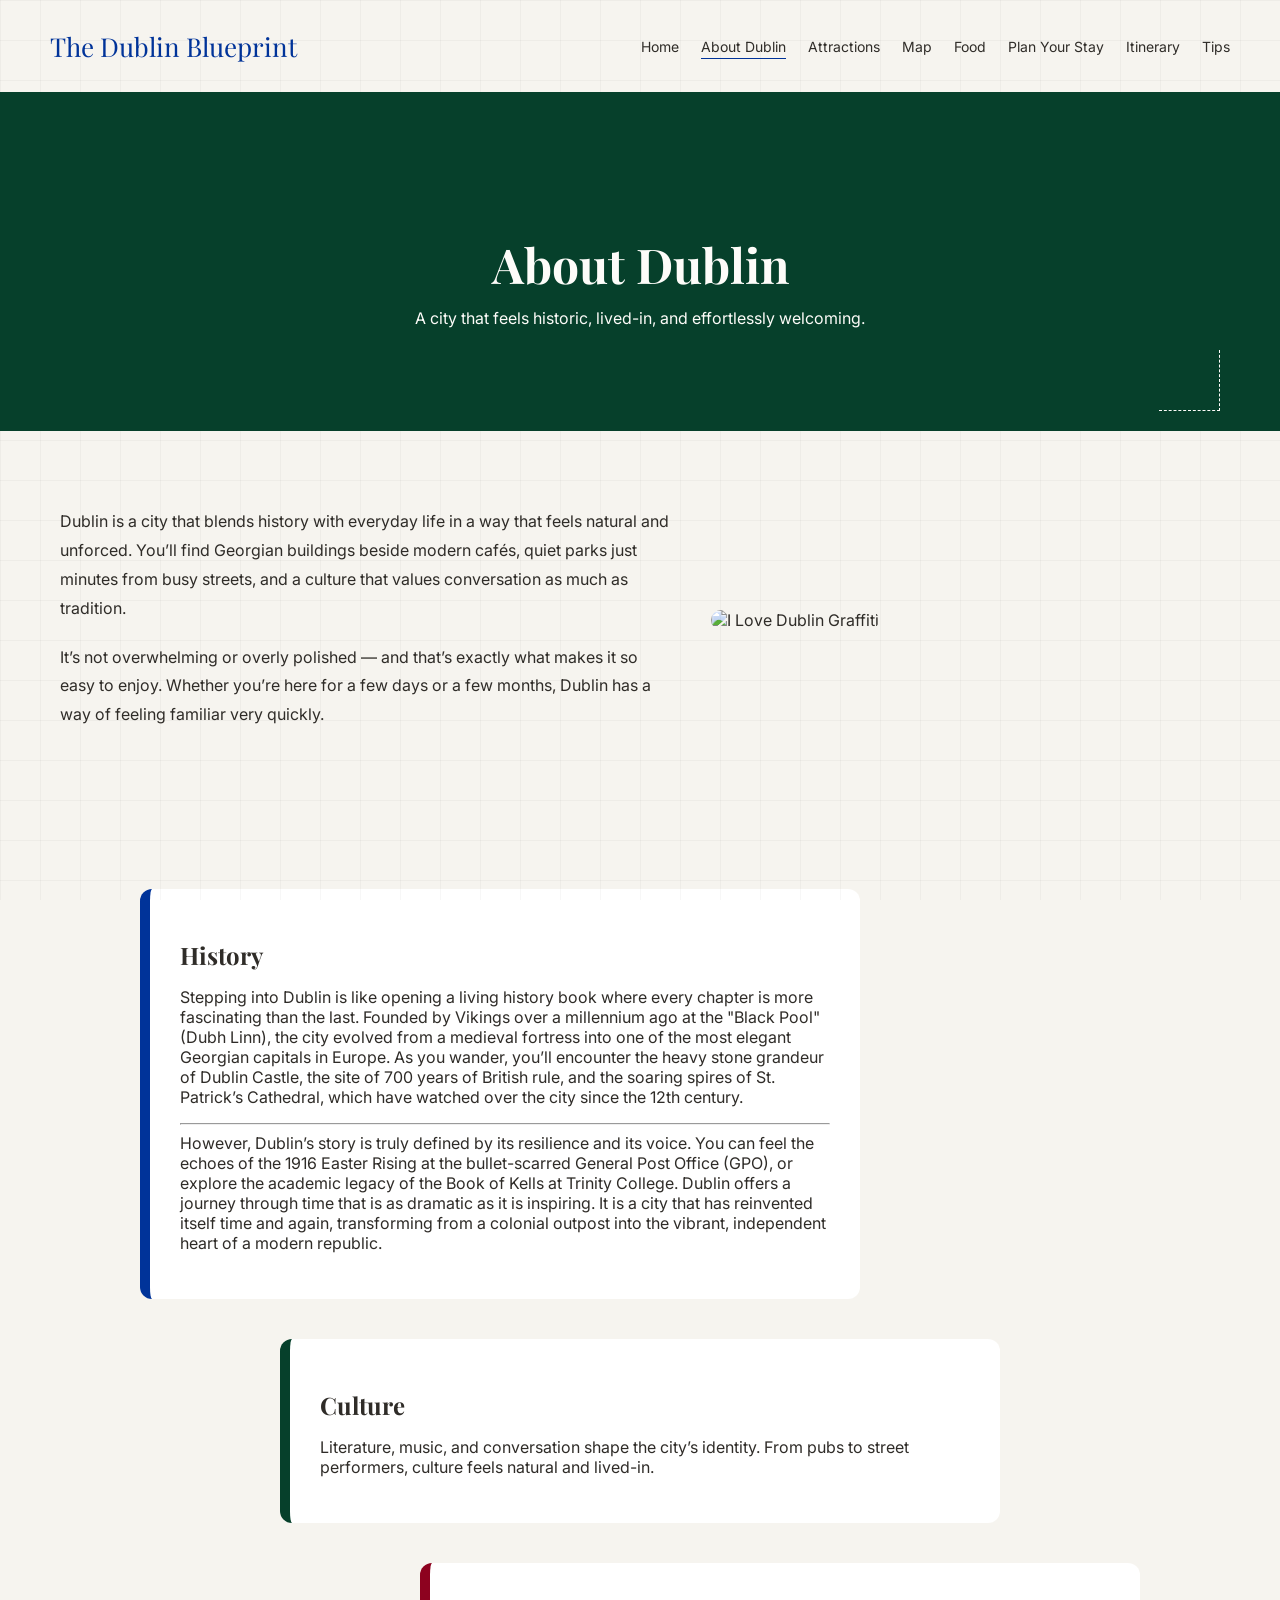
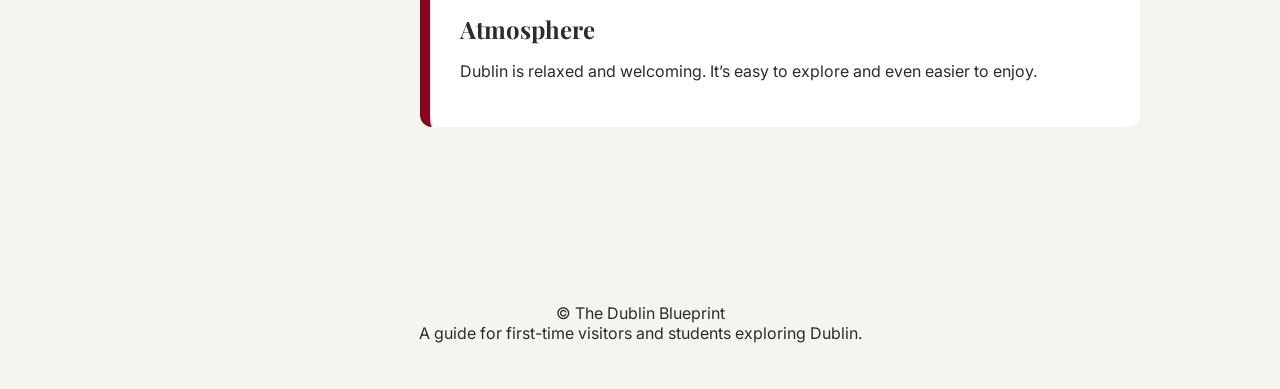
==== commit fa595520: "Update about-dublin.html" ====
--- a/about-dublin.html
+++ b/about-dublin.html
@@ -68,7 +68,8 @@
     <h2>History</h2>
     <p>
       Stepping into Dublin is like opening a living history book where every chapter is more fascinating than the last. Founded by Vikings over a millennium ago at the "Black Pool" (Dubh Linn), the city evolved from a medieval fortress into one of the most elegant Georgian capitals in Europe. As you wander, you’ll encounter the heavy stone grandeur of Dublin Castle, the site of 700 years of British rule, and the soaring spires of St. Patrick’s Cathedral, which have watched over the city since the 12th century.
-However, Dublin’s story is truly defined by its resilience and its voice. You can feel the echoes of the 1916 Easter Rising at the bullet-scarred General Post Office (GPO), or explore the academic legacy of the Book of Kells at Trinity College. Dublin offers a journey through time that is as dramatic as it is inspiring. It is a city that has reinvented itself time and again, transforming from a colonial outpost into the vibrant, independent heart of a modern republic.
+      <hr>
+      However, Dublin’s story is truly defined by its resilience and its voice. You can feel the echoes of the 1916 Easter Rising at the bullet-scarred General Post Office (GPO), or explore the academic legacy of the Book of Kells at Trinity College. Dublin offers a journey through time that is as dramatic as it is inspiring. It is a city that has reinvented itself time and again, transforming from a colonial outpost into the vibrant, independent heart of a modern republic.
     </p>
   </div>
 
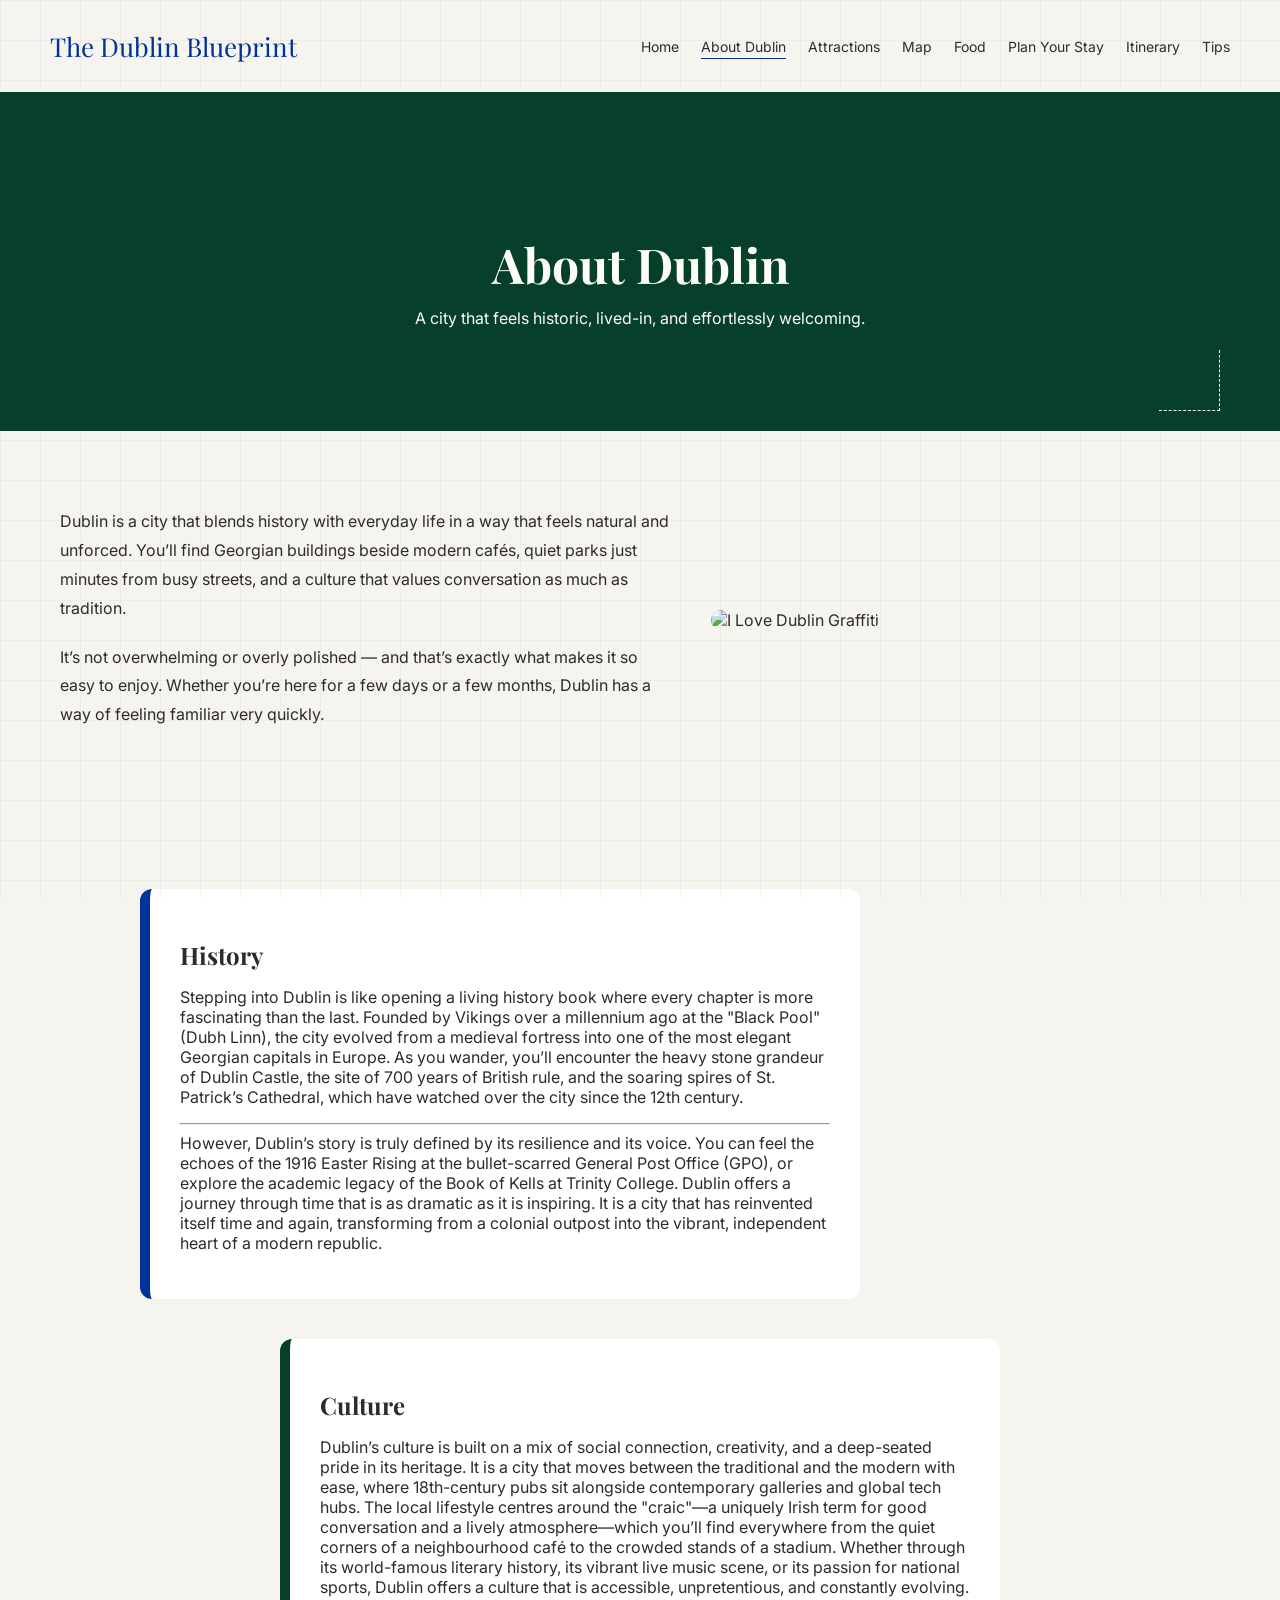
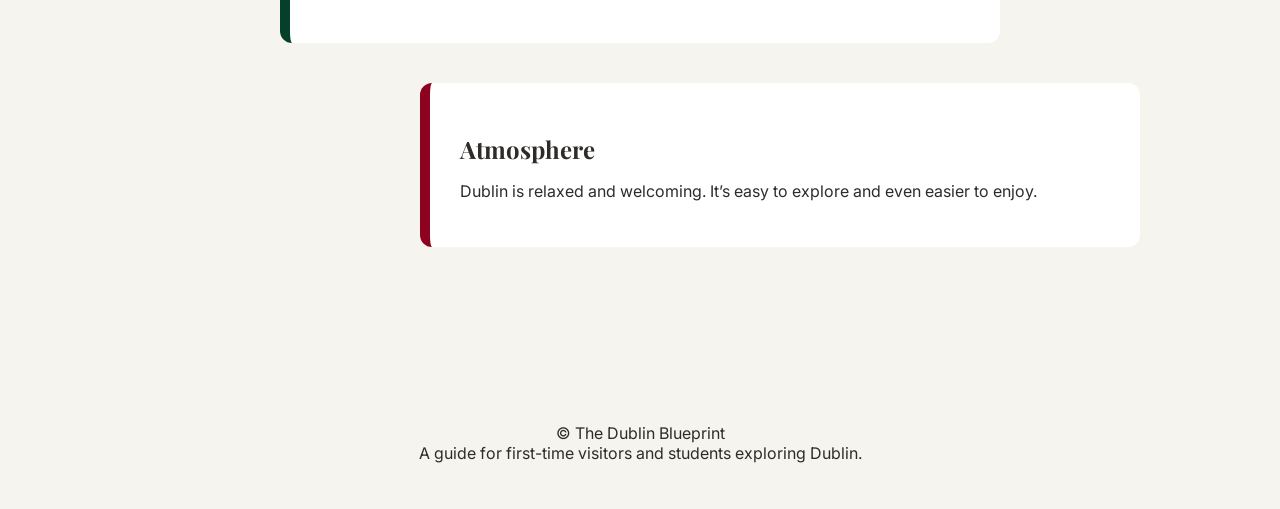
==== commit 29e5e1be: "Update about-dublin.html" ====
--- a/about-dublin.html
+++ b/about-dublin.html
@@ -76,8 +76,7 @@
   <div class="about-item green offset">
     <h2>Culture</h2>
     <p>
-      Literature, music, and conversation shape the city’s identity.
-      From pubs to street performers, culture feels natural and lived-in.
+      Dublin’s culture is built on a mix of social connection, creativity, and a deep-seated pride in its heritage. It is a city that moves between the traditional and the modern with ease, where 18th-century pubs sit alongside contemporary galleries and global tech hubs. The local lifestyle centres around the "craic"—a uniquely Irish term for good conversation and a lively atmosphere—which you’ll find everywhere from the quiet corners of a neighbourhood café to the crowded stands of a stadium. Whether through its world-famous literary history, its vibrant live music scene, or its passion for national sports, Dublin offers a culture that is accessible, unpretentious, and constantly evolving.
     </p>
   </div>
 
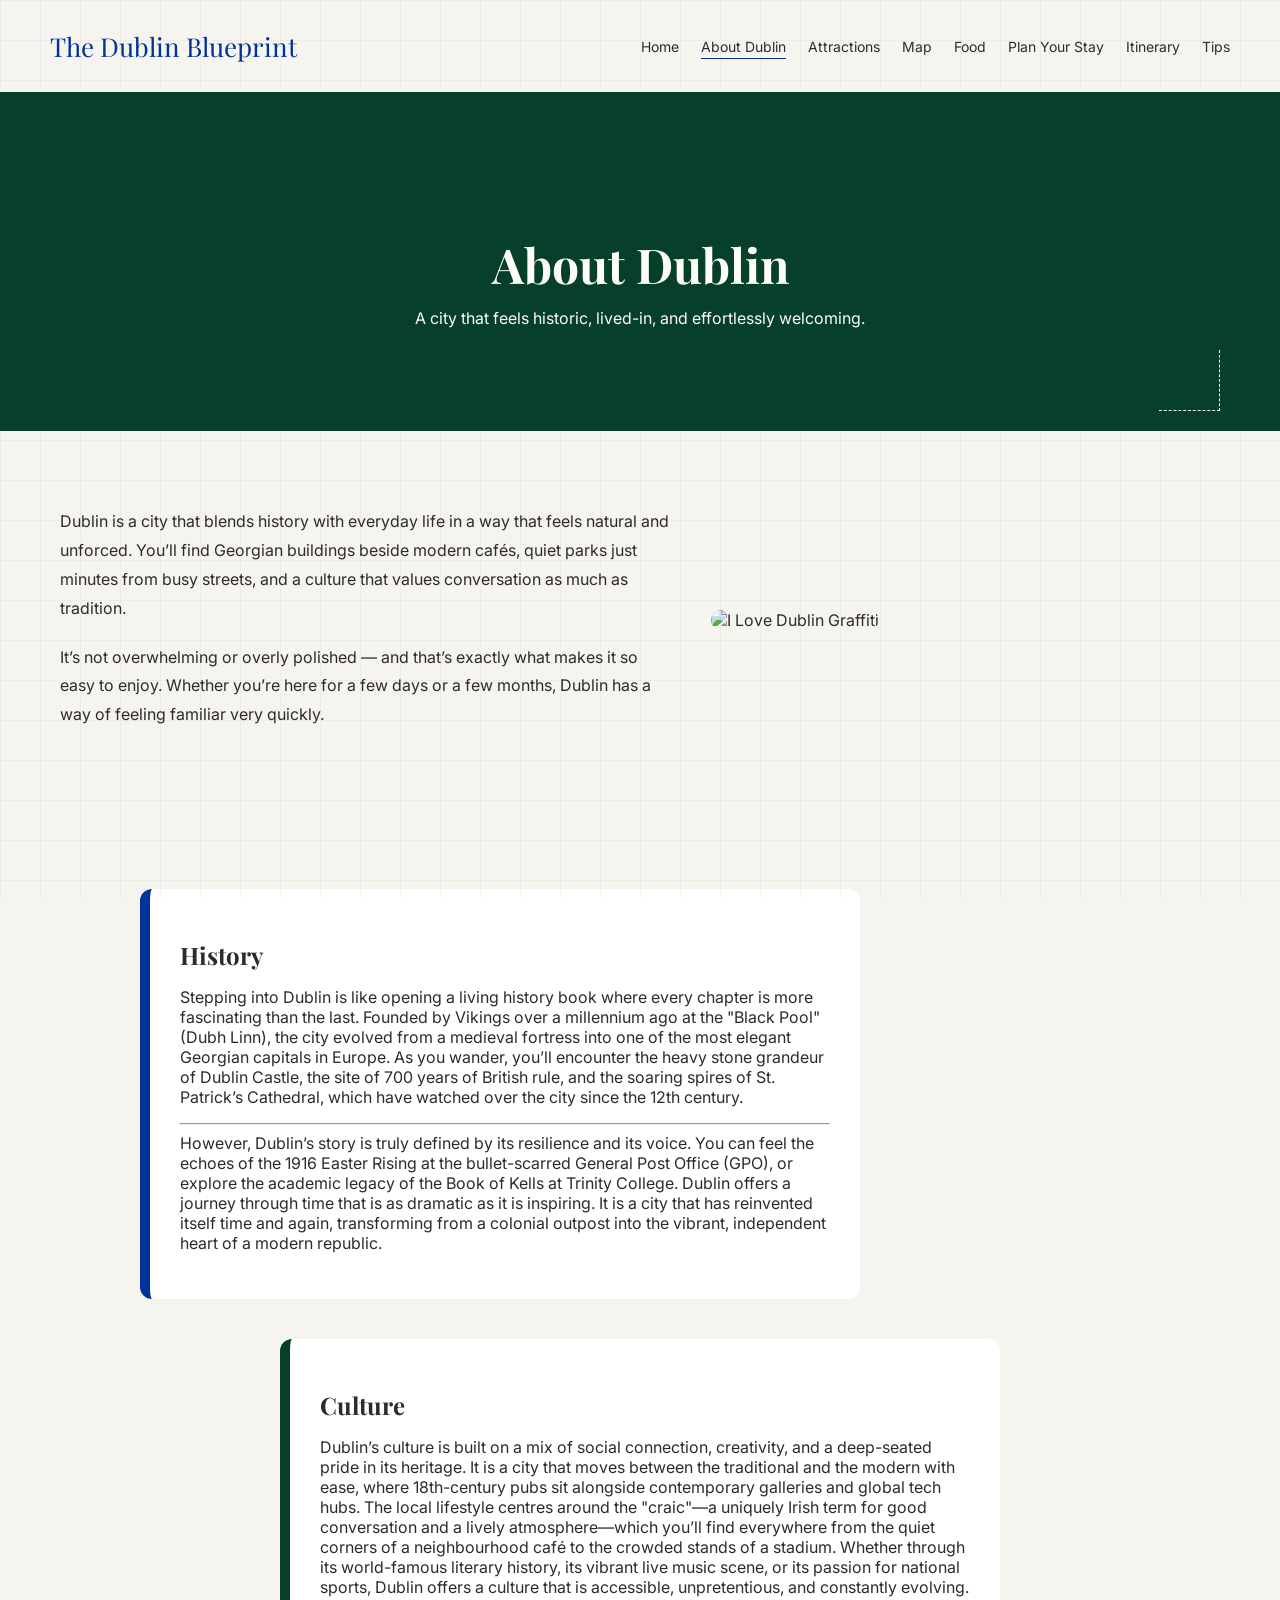
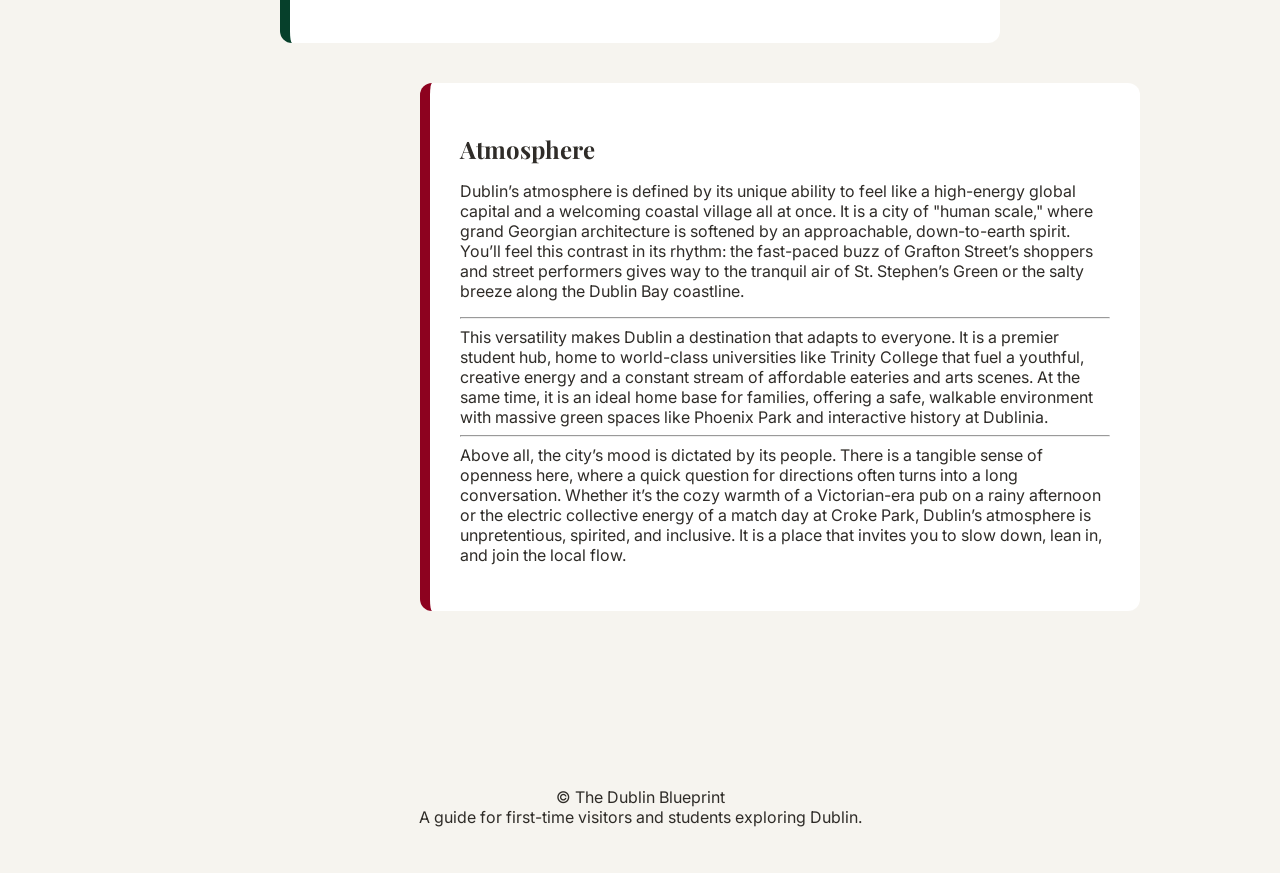
==== commit c36b005f: "Update about-dublin.html" ====
--- a/about-dublin.html
+++ b/about-dublin.html
@@ -83,7 +83,12 @@
   <div class="about-item burgundy">
     <h2>Atmosphere</h2>
     <p>
-      Dublin is relaxed and welcoming. It’s easy to explore and even easier to enjoy.
+      Dublin’s atmosphere is defined by its unique ability to feel like a high-energy global capital and a welcoming coastal village all at once. It is a city of "human scale," where grand Georgian architecture is softened by an approachable, down-to-earth spirit. You’ll feel this contrast in its rhythm: the fast-paced buzz of Grafton Street’s shoppers and street performers gives way to the tranquil air of St. Stephen’s Green or the salty breeze along the Dublin Bay coastline.
+      <hr>
+      This versatility makes Dublin a destination that adapts to everyone. It is a premier student hub, home to world-class universities like Trinity College that fuel a youthful, creative energy and a constant stream of affordable eateries and arts scenes. At the same time, it is an ideal home base for families, offering a safe, walkable environment with massive green spaces like Phoenix Park and interactive history at Dublinia.
+      <hr>
+      Above all, the city’s mood is dictated by its people. There is a tangible sense of openness here, where a quick question for directions often turns into a long conversation. Whether it’s the cozy warmth of a Victorian-era pub on a rainy afternoon or the electric collective energy of a match day at Croke Park, Dublin’s atmosphere is unpretentious, spirited, and inclusive. It is a place that invites you to slow down, lean in, and join the local flow.
+
     </p>
   </div>
 
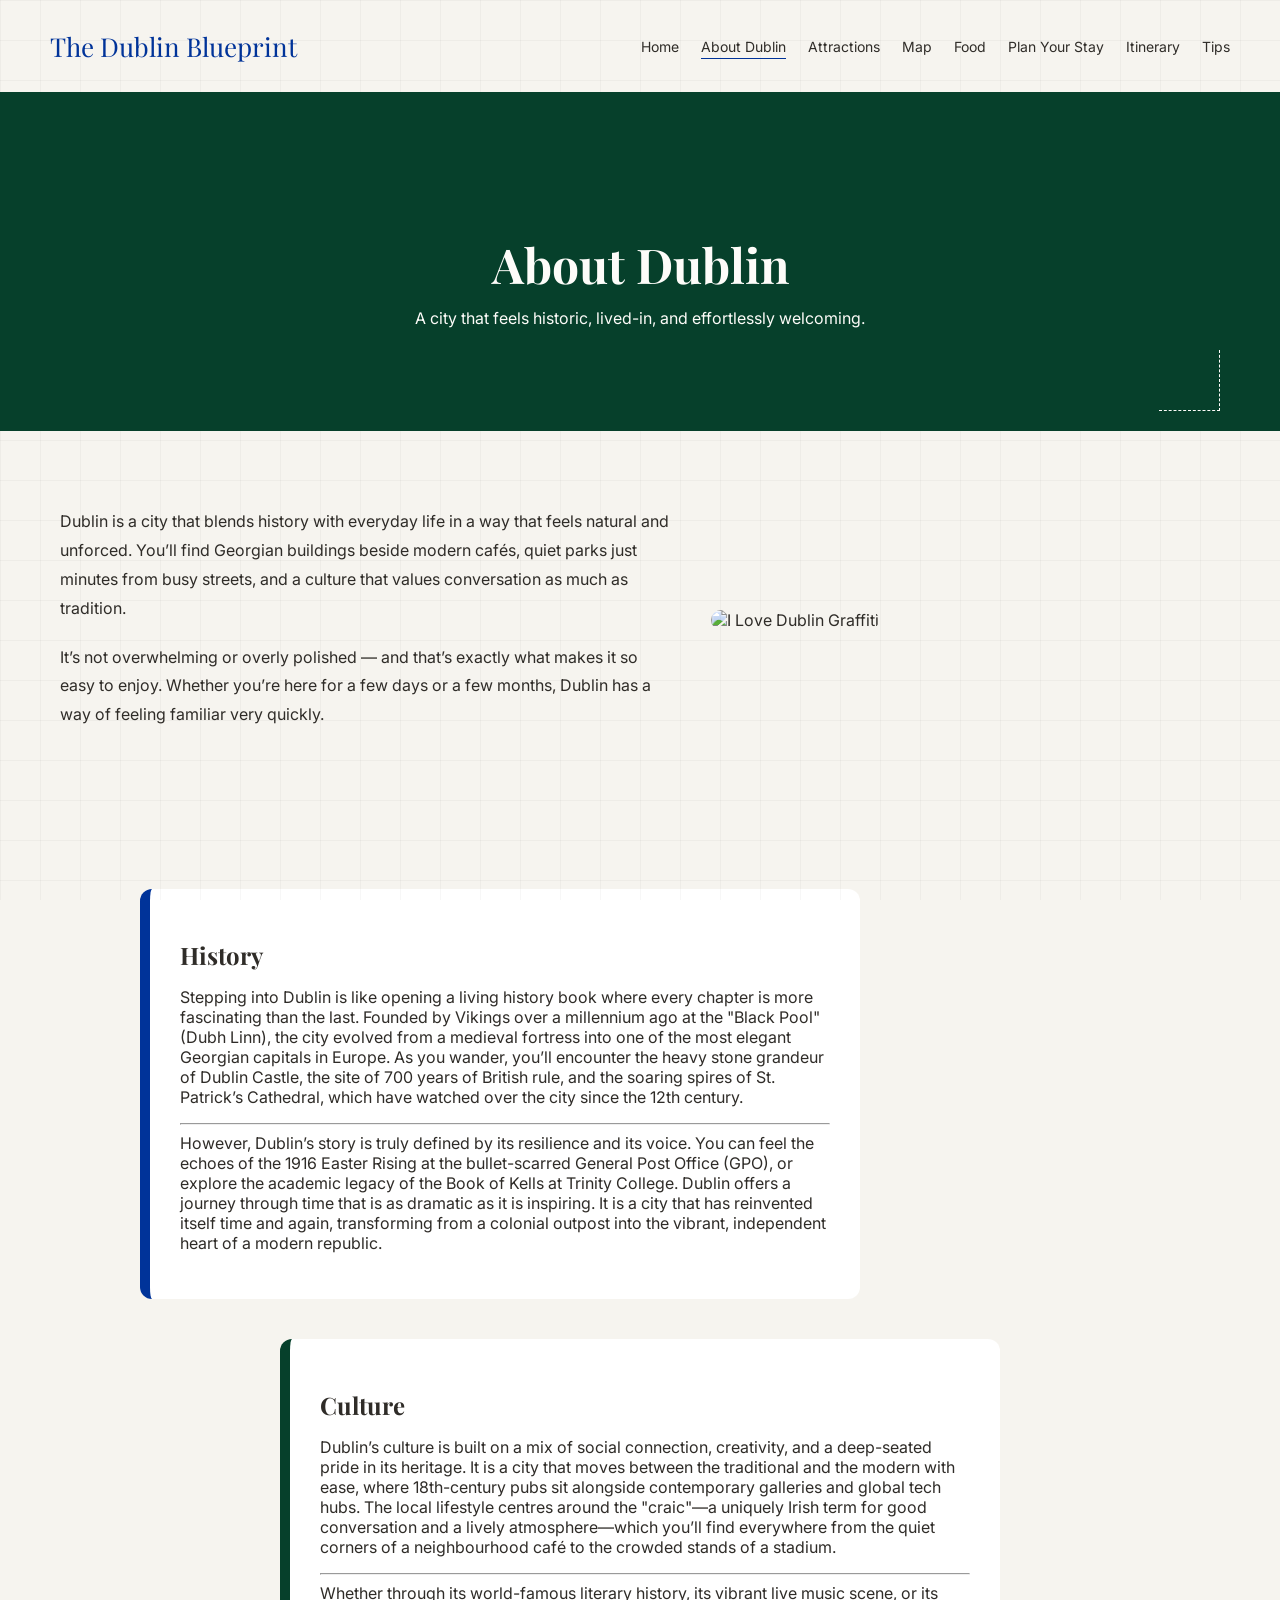
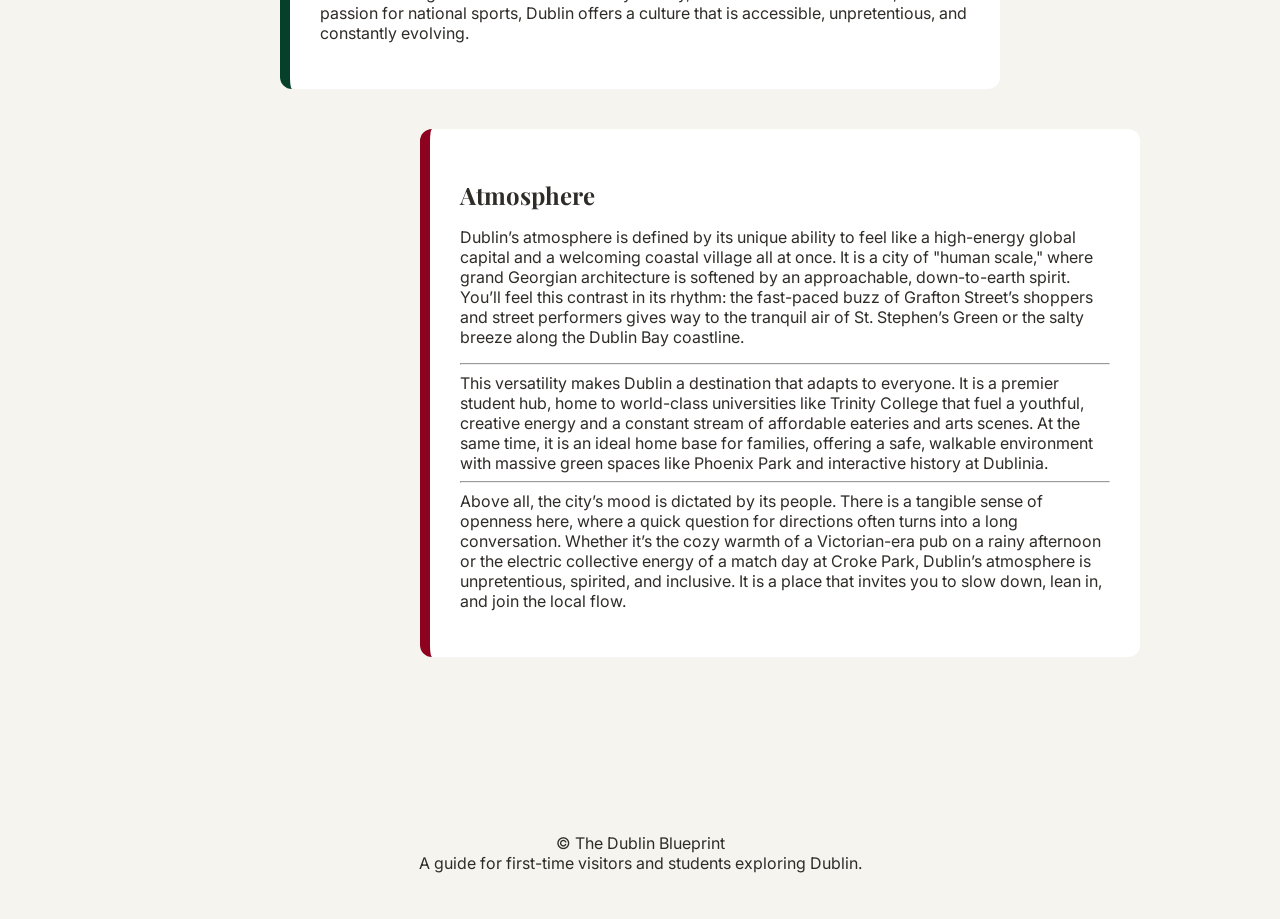
==== commit 7c9bf1b4: "Update about-dublin.html" ====
--- a/about-dublin.html
+++ b/about-dublin.html
@@ -76,7 +76,9 @@
   <div class="about-item green offset">
     <h2>Culture</h2>
     <p>
-      Dublin’s culture is built on a mix of social connection, creativity, and a deep-seated pride in its heritage. It is a city that moves between the traditional and the modern with ease, where 18th-century pubs sit alongside contemporary galleries and global tech hubs. The local lifestyle centres around the "craic"—a uniquely Irish term for good conversation and a lively atmosphere—which you’ll find everywhere from the quiet corners of a neighbourhood café to the crowded stands of a stadium. Whether through its world-famous literary history, its vibrant live music scene, or its passion for national sports, Dublin offers a culture that is accessible, unpretentious, and constantly evolving.
+      Dublin’s culture is built on a mix of social connection, creativity, and a deep-seated pride in its heritage. It is a city that moves between the traditional and the modern with ease, where 18th-century pubs sit alongside contemporary galleries and global tech hubs. The local lifestyle centres around the "craic"—a uniquely Irish term for good conversation and a lively atmosphere—which you’ll find everywhere from the quiet corners of a neighbourhood café to the crowded stands of a stadium. 
+      <hr>
+      Whether through its world-famous literary history, its vibrant live music scene, or its passion for national sports, Dublin offers a culture that is accessible, unpretentious, and constantly evolving.
     </p>
   </div>
 
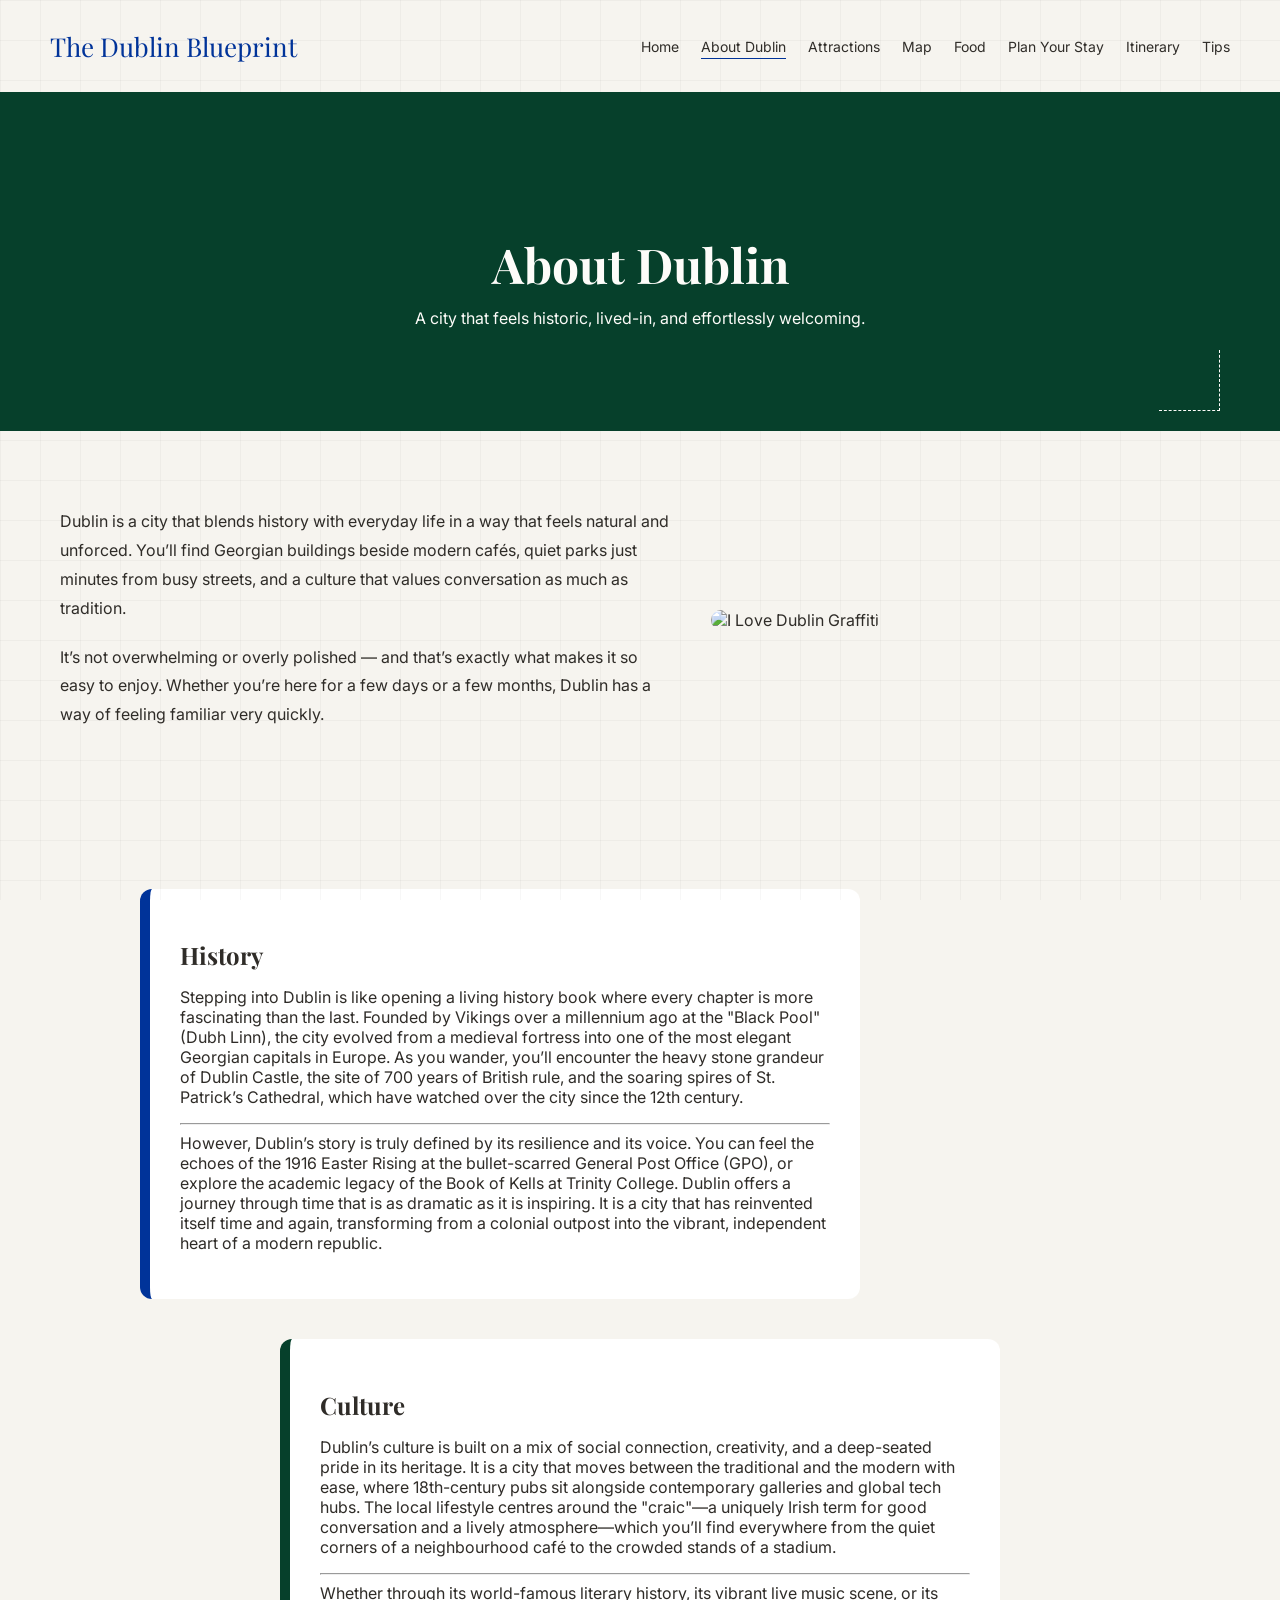
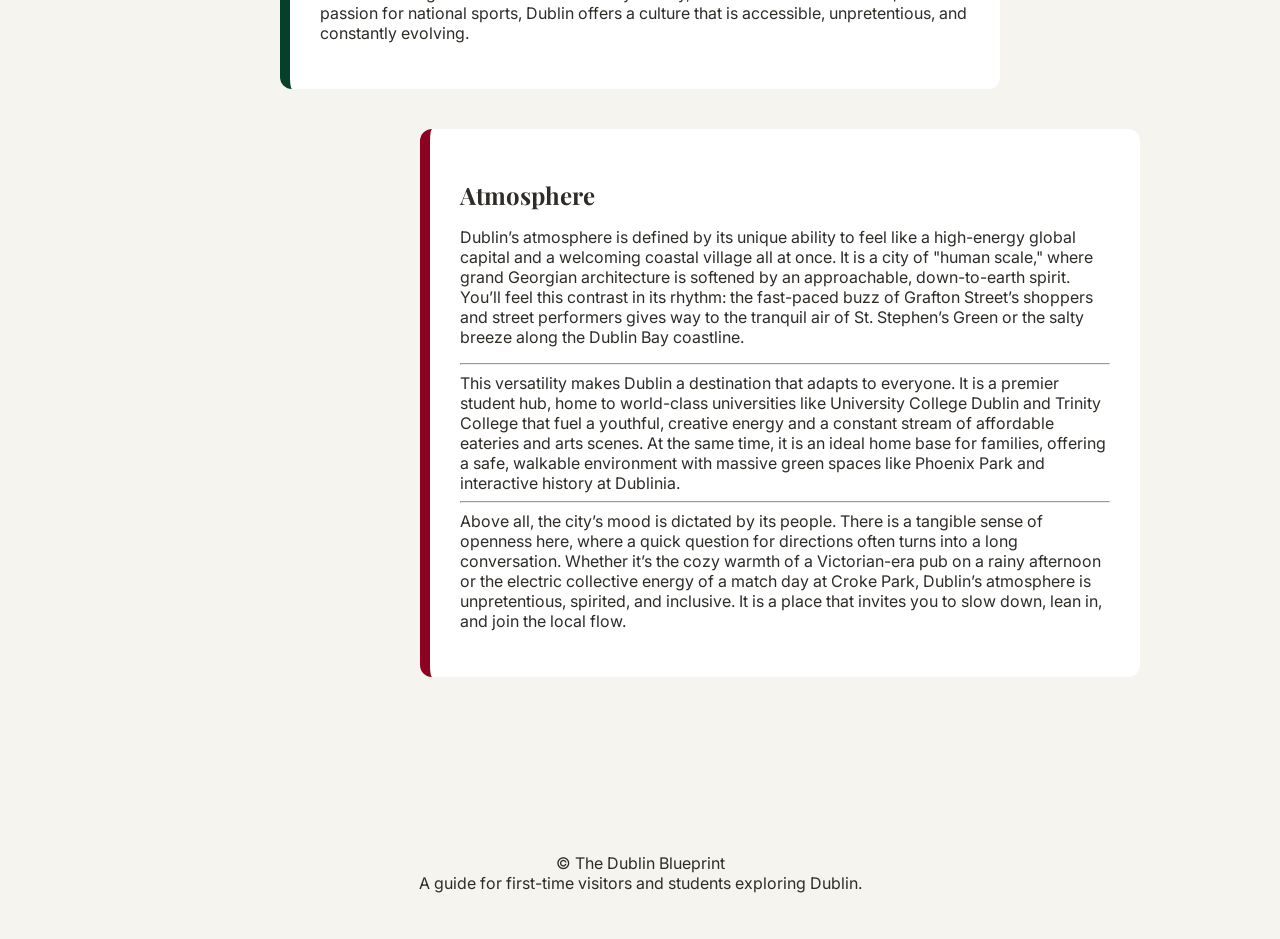
==== commit daca3848: "Update about-dublin.html" ====
--- a/about-dublin.html
+++ b/about-dublin.html
@@ -87,7 +87,7 @@
     <p>
       Dublin’s atmosphere is defined by its unique ability to feel like a high-energy global capital and a welcoming coastal village all at once. It is a city of "human scale," where grand Georgian architecture is softened by an approachable, down-to-earth spirit. You’ll feel this contrast in its rhythm: the fast-paced buzz of Grafton Street’s shoppers and street performers gives way to the tranquil air of St. Stephen’s Green or the salty breeze along the Dublin Bay coastline.
       <hr>
-      This versatility makes Dublin a destination that adapts to everyone. It is a premier student hub, home to world-class universities like Trinity College that fuel a youthful, creative energy and a constant stream of affordable eateries and arts scenes. At the same time, it is an ideal home base for families, offering a safe, walkable environment with massive green spaces like Phoenix Park and interactive history at Dublinia.
+      This versatility makes Dublin a destination that adapts to everyone. It is a premier student hub, home to world-class universities like University College Dublin and Trinity College that fuel a youthful, creative energy and a constant stream of affordable eateries and arts scenes. At the same time, it is an ideal home base for families, offering a safe, walkable environment with massive green spaces like Phoenix Park and interactive history at Dublinia.
       <hr>
       Above all, the city’s mood is dictated by its people. There is a tangible sense of openness here, where a quick question for directions often turns into a long conversation. Whether it’s the cozy warmth of a Victorian-era pub on a rainy afternoon or the electric collective energy of a match day at Croke Park, Dublin’s atmosphere is unpretentious, spirited, and inclusive. It is a place that invites you to slow down, lean in, and join the local flow.
 
